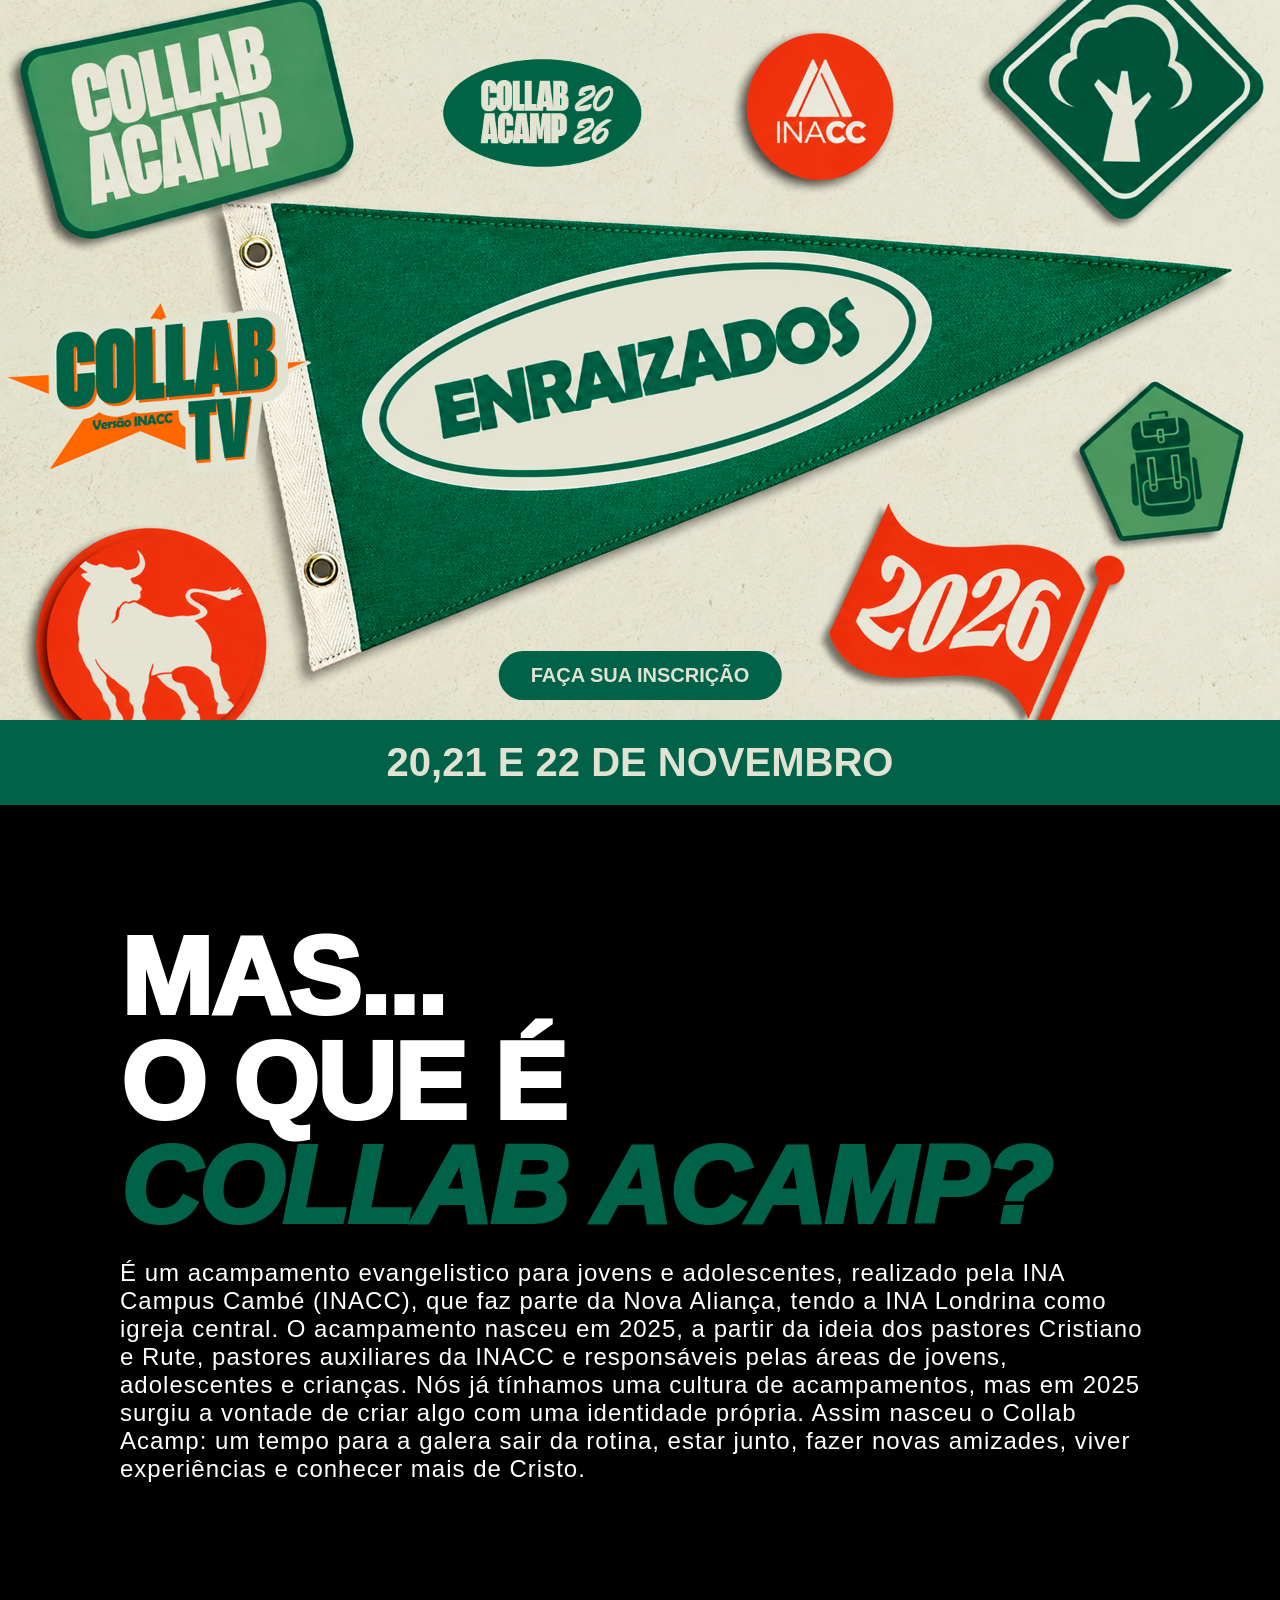
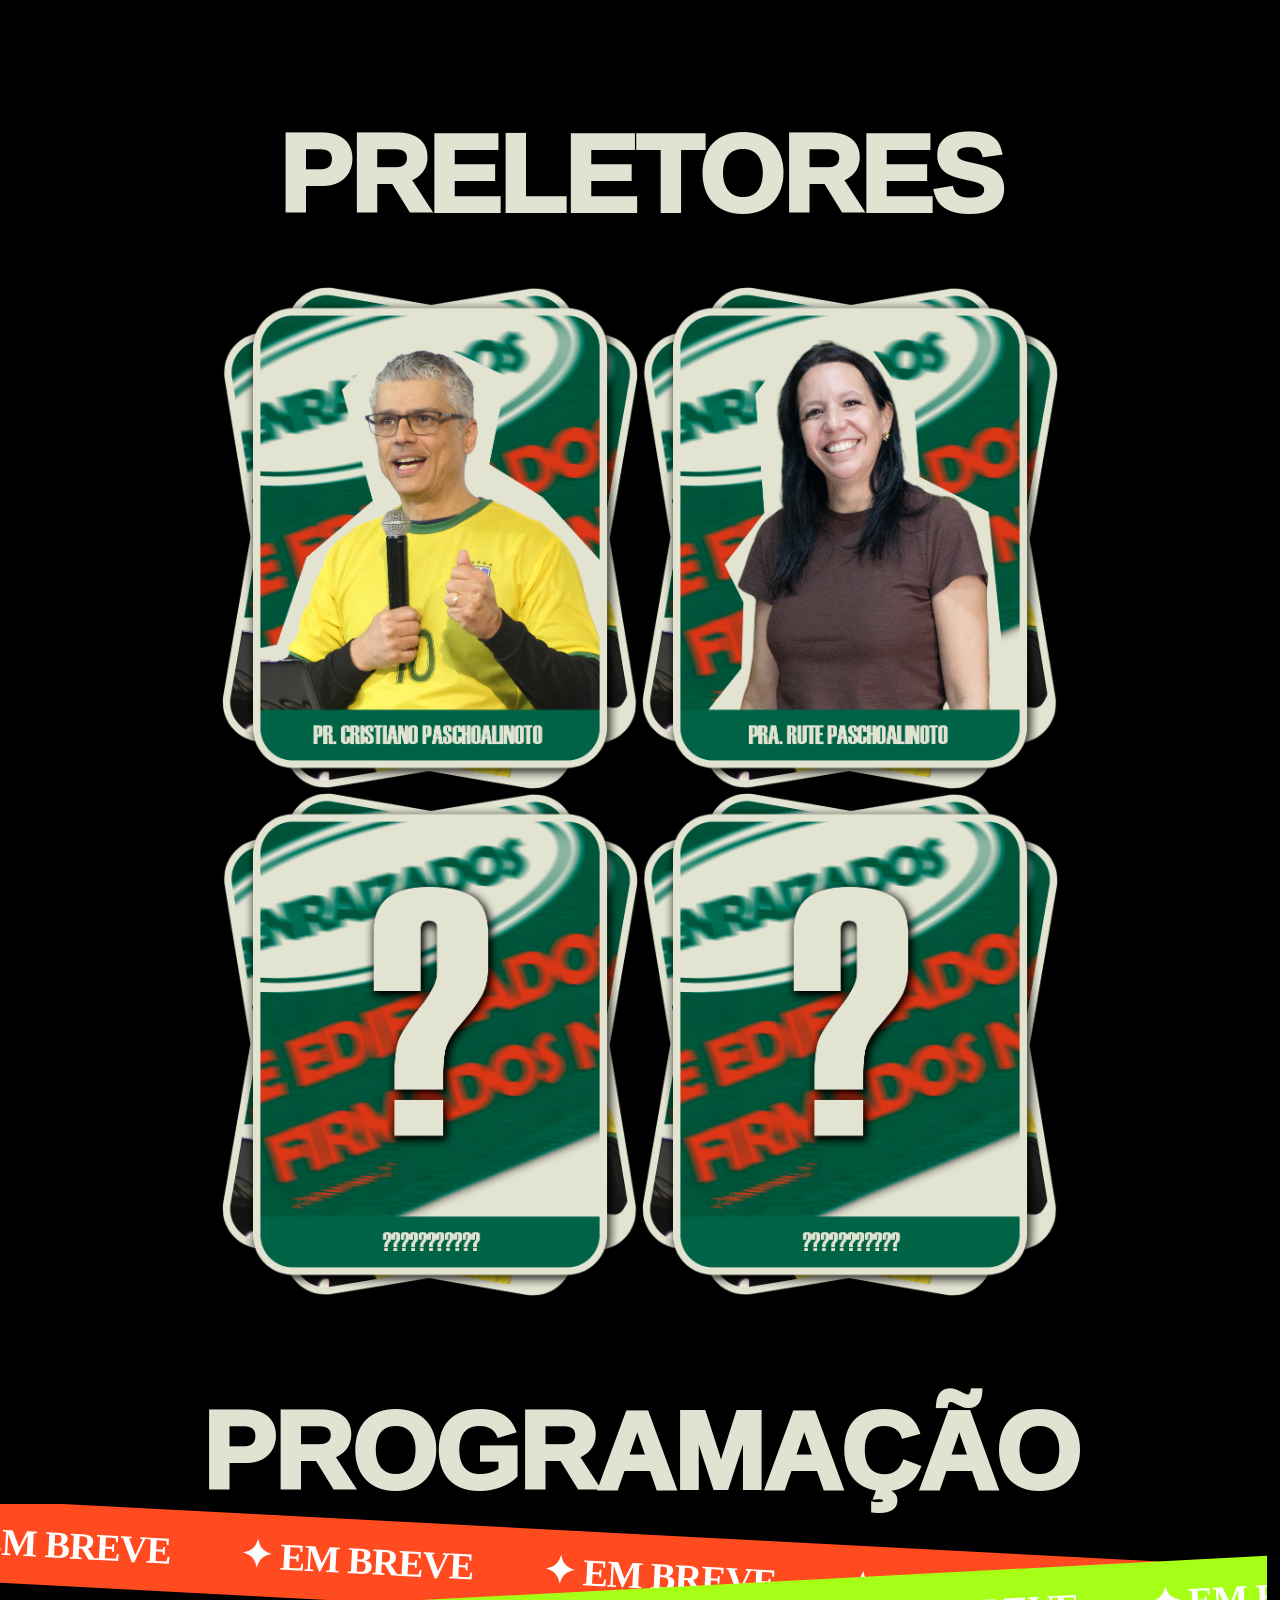
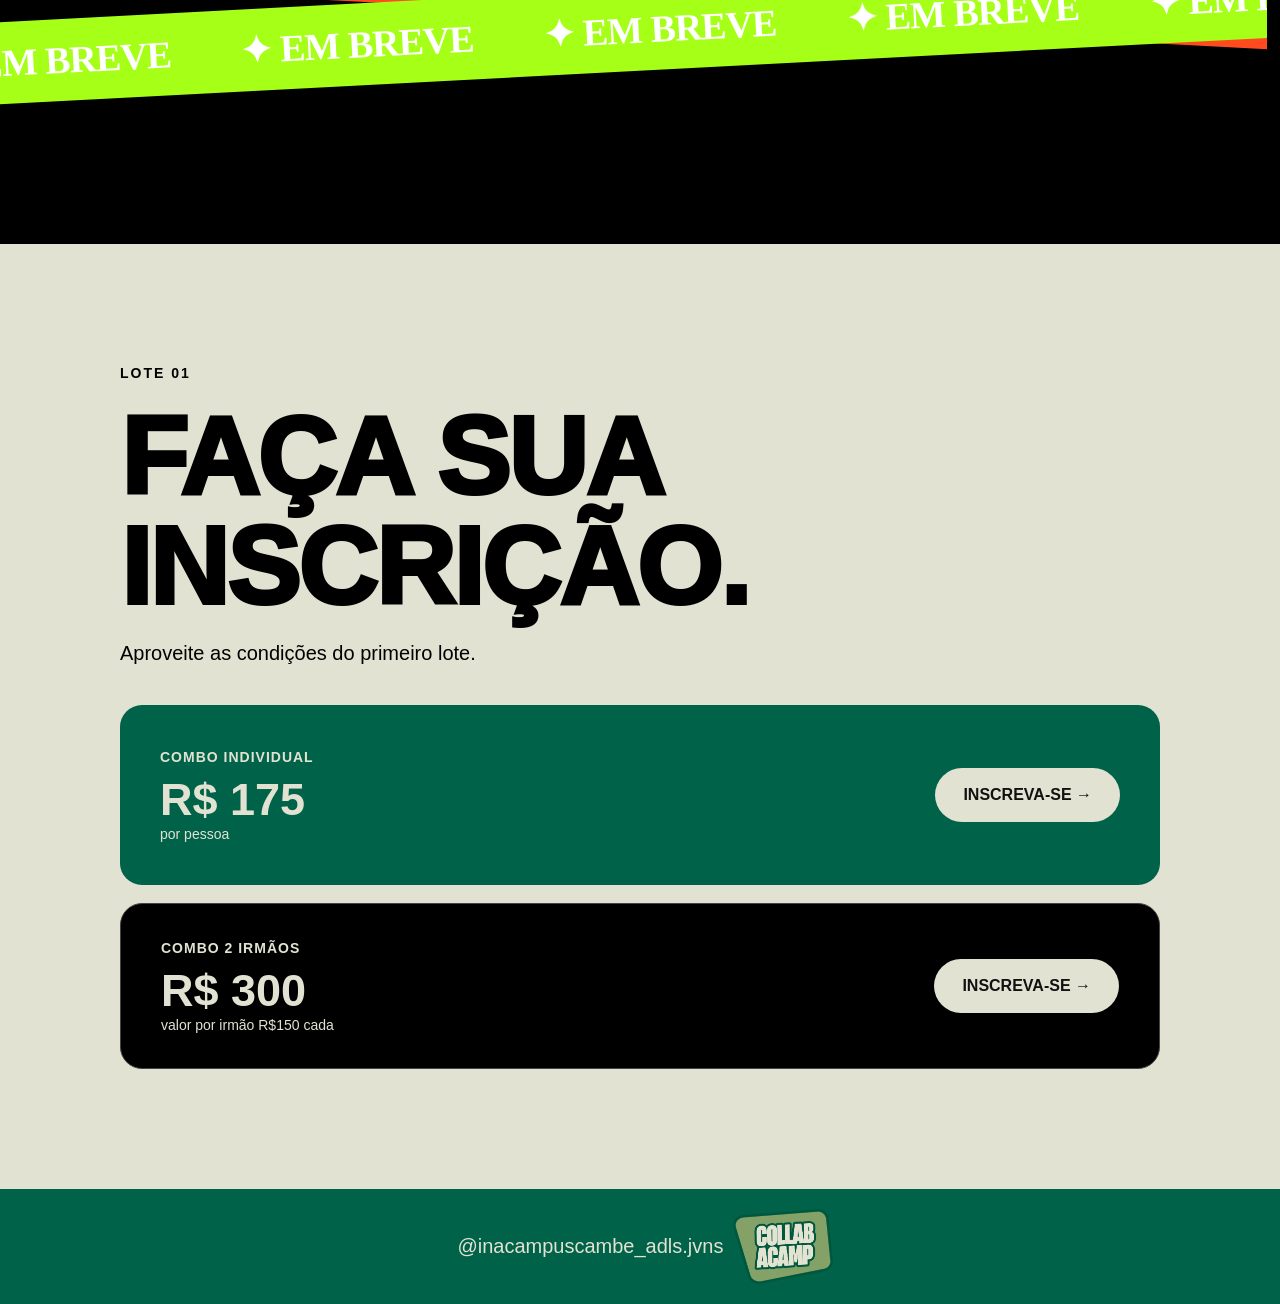
==== index.html @ ea75af3f "Add files via upload" ====
<!DOCTYPE html>
<html lang="pt-BR">
<head>
        <meta charset="UTF-8">
    <meta name="viewport" content="width=device-width, initial-scale=1.0">

    <title>COLLAB ACAMP 2026</title>

    <meta name="description" content="COLLAB ACAMP 2026 — Confira todas as informações, programação e novidades do acampamento.">
    <meta name="robots" content="index, follow">
    <link rel="canonical" href="https://collabacamp.online/">
    <link rel="stylesheet" href="style.css">
    <link rel="icon" type="imagegemlogo" href="favicon.png">
    <link rel = "img" href="img">
    <link rel="icon" type="image/png" href="COLLAB acamp.png">

    <!-- Compartilhamento no WhatsApp, Instagram, Facebook etc. -->
    <meta property="og:type" content="website">
    <meta property="og:url" content="https://collabacamp.online/">
    <meta property="og:title" content="COLLAB ACAMP 2026">
    <meta property="og:description" content="Confira todas as informações, programação e novidades do COLLAB ACAMP 2026.">
    <meta property="og:site_name" content="COLLAB ACAMP 2026">

    <!-- Nome preferido do site para mecanismos de busca -->
    <script type="application/ld+json">
    {
      "@context": "https://schema.org",
      "@type": "WebSite",
      "name": "COLLAB ACAMP 2026",
      "url": "https://collabacamp.online/"
    }
    </script>

</head>
<body>
    <header class="header">
        <div>
            <ul>
                <a href="#home">
                    <li>Inicio</li>
                </a>
                <a href="#pag-dois-oque-e">
                    <li>O que é?</li>
                </a>
                <a href="#pg-tres-progr">
                    <li>Programação</li>
                </a>
                <a href="#inscrição">
                    <li>Inscreva-se</li>
                </a>
                <a href=https://w.app/nyemnc>
                    <li>Dúvidas?</li>
                </a>
            </ul>
        </div>
    </header>

    <main>
        <section class="home" id ="home">
            <div class="capa-pag">

                <!-- CAPA PARA COMPUTADOR -->
                <img 
                    src="img/SITE COMPUTADOR.png"
                    alt="Collab 2026"
                    class="capa-img capa-computador"
                >

                <!-- CAPA PARA CELULAR -->
                <img 
                    src="img/SITE CELULAR.png"
                    alt="Collab 2026"
                    class="capa-img capa-celular"
                >

                <a href="#inscrição" class="faca-sua-inscricao">
                    FAÇA SUA INSCRIÇÃO
                </a>

            </div>
        </section>
        
        <div class = "data">
            20,21 e 22 de Novembro
        </div>
        
        <section class="pag-dois-oque-e" id = "pag-dois-oque-e">
                <h1 class="titulo-dois">
                Mas...<br>O que é <br>
                <span class = "detalhe-abertura">COLLAB ACAMp?</span></h1>
                <h2 class = "texto-dois">
                    É um acampamento evangelistico para jovens e adolescentes, realizado pela INA Campus Cambé (INACC), que faz parte da Nova Aliança, tendo a INA Londrina como igreja central.
                    O acampamento nasceu em 2025, a partir da ideia dos pastores Cristiano e Rute, pastores auxiliares da INACC e responsáveis pelas áreas de jovens, adolescentes e crianças.
                    Nós já tínhamos uma cultura de acampamentos, mas em 2025 surgiu a vontade de criar algo com uma identidade própria. Assim nasceu o Collab Acamp: um tempo para a galera sair da rotina, estar junto, fazer novas amizades, viver experiências e conhecer mais de Cristo.
                </h2>
        </section>
        
        <section class="pg-tres-progr" id = "pg-tres-progr">
            <h1 class="titulo-tres">
                Preletores
            </h1>
            <div class="cartas">
                <img src="img/CARTA_CRIS.png" class="carta-cris">
                <img src="img/CARTA_RUTE.png" class = carta-rute>
                <img src = "img/CARTA-EMBREVE.png" class = carta-embreve>
                <img src = "img/CARTA-EMBREVE.png" class = carta-embreve>
            </div>
            <h1 class="programacao">
                Programação
            </h1>
            <section class="breve-faixas">

                <div class="faixa faixa-laranja">
                    <div class="faixa-conteudo">
                        <span>✦ EM BREVE</span>
                        <span>✦ EM BREVE</span>
                        <span>✦ EM BREVE</span>
                        <span>✦ EM BREVE</span>
                        <span>✦ EM BREVE</span>
                        <span>✦ EM BREVE</span>
                        <span>✦ EM BREVE</span>
                        <span>✦ EM BREVE</span>

                        <span>✦ EM BREVE</span>
                        <span>✦ EM BREVE</span>
                        <span>✦ EM BREVE</span>
                        <span>✦ EM BREVE</span>
                        <span>✦ EM BREVE</span>
                        <span>✦ EM BREVE</span>
                        <span>✦ EM BREVE</span>
                        <span>✦ EM BREVE</span>
                    </div>
                </div>


                <div class="faixa faixa-roxa">
                    <div class="faixa-conteudo">
                        <span>✦ EM BREVE</span>
                        <span>✦ EM BREVE</span>
                        <span>✦ EM BREVE</span>
                        <span>✦ EM BREVE</span>
                        <span>✦ EM BREVE</span>
                        <span>✦ EM BREVE</span>
                        <span>✦ EM BREVE</span>
                        <span>✦ EM BREVE</span>

                        <span>✦ EM BREVE</span>
                        <span>✦ EM BREVE</span>
                        <span>✦ EM BREVE</span>
                        <span>✦ EM BREVE</span>
                        <span>✦ EM BREVE</span>
                        <span>✦ EM BREVE</span>
                        <span>✦ EM BREVE</span>
                        <span>✦ EM BREVE</span>
                    </div>
                </div>

            </section>
        </section>
            <section class="pag-quatro-ins" id = "inscrição">
                <div class="lote">
                    
                    <div class="titulo">
                        <span>LOTE 01</span>
                        <h2>Faça sua<br>inscrição.</h2>
                        <p>Aproveite as condições do primeiro lote.</p>
                    </div>

                    <div class="precos">

                        <div class="card individual">
                            <div>
                                <span>COMBO INDIVIDUAL</span>
                                <h3>R$ 175</h3>
                                <p>por pessoa</p>
                            </div>

                            <a href="https://forms.gle/rwwaAqakSWakV8b16">INSCREVA-SE →</a>
                        </div>

                        <div class="card irmao">
                            <div>
                                <span>COMBO 2 IRMÃOS</span>
                                <h3>R$ 300</h3>
                                <p>valor por irmão R$150 cada</p>
                            </div>

                            <a href="https://forms.gle/xVqTQZNCEF3sdt3U8">INSCREVA-SE →</a>
                        </div>

                    </div>
                </div>
            </section>
            <section>
                <div class = rodape>
                    <h1 class = duvidas>
                    </h1>
                    <a href = "https://www.instagram.com/inacampuscambe_adls.jvns/" class = instagram>
                            @inacampuscambe_adls.jvns
                    </a>
                    <img src="img/COLLAB acamp.png" class="imagem-rodape">
                </div>
                
            </section>
    </main>
        
    <script src="script.js"></script>
</body>
</html>
---- style.css ----
*{
    margin: 0;
    padding: 0;
    box-sizing: border-box;
    text-decoration: none;
    
}
html {
    -webkit-text-size-adjust: 100%;
    text-size-adjust: 100%;
    scroll-behavior: smooth;
}

.capa-pag{
    position: relative;
    width: 100%;
}
.capa-img {
    width: 100%;
    height: auto;
    display: block;
}

.faca-sua-inscricao {
    position: absolute;
    bottom: 20px;
    left: 50%;
    transform: translateX(-50%);

    font-family: "Poppins", sans-serif;
    background-color: #006349;
    color: #e2e2d2;
    padding: 0.8rem 2rem;
    border-radius: 100px;
    text-decoration: none;
    font-size: 20px;
    font-weight: 800;
    text-align: center;
}
.header {
    margin:auto;
    color:#e2e2d2;
    position: fixed;
    top: 0;
    width: 100%;
}

ul {
    display: flex;
    gap: 100px;
    align-items: center;
    justify-content: center;
    background-color: #006349;
    padding: 20px;
}

li {
    color: #e2e2d2;
    background-color: #006349;
    text-transform: uppercase;
    font-family: "Poppins", sans-serif;
    list-style: none;
    font-weight: 800;

}

.titulo-dois {
    font-family: "Heading Now Trial", sans-serif;
    font-weight: 1000;
    text-align:start;
    font-size: 110px;
    letter-spacing: -2px;
    line-height: 0.95;
    color: #fff;
    text-transform: uppercase;
}
.pag-dois-oque-e{
    padding: 120px;
    background-color: rgb(0, 0, 0);
}
.detalhe-abertura{
    color: #006349;
    background: none;
    font-style: italic;
}
.texto-dois{
    color:#fff;
    font-family: "Poppins", sans-serif;
    list-style: none;
    margin-top: 20px;
    font-weight: normal;
    letter-spacing: 1px;
}
.pg-tres-progr{
    padding: 120px;
    background-color:#000000;
}
.titulo-tres{
    font-family: "Heading Now Trial", sans-serif;
    font-weight: 1000;
    text-align: center;
    font-size: 110px;
    letter-spacing: -2px;
    text-transform: uppercase;
    line-height: 0.95;
    color:#e2e2d2;
}

.cartas{
    text-align: center;
    margin-top: 60px;
}
.carta-cris{
    width: 40%;
}
.carta-rute{
    width: 40%;
}
.carta-embreve{
    width: 40%;
}
.programacao{
    margin-top: 100px;
    font-family: "Heading Now Trial", sans-serif;
    font-weight: 1000;
    text-align: center;
    font-size: 110px;
    letter-spacing: -2px;
    text-transform: uppercase;
    line-height: 0.95;
    color:#e2e2d2;
}

.data{
    background-color: #006349;
    color:#e2e2d2;
    padding: 20px;
    text-align: center; 
    text-transform: uppercase;
    font-family: "Poppins", sans-serif;
    list-style: none;
    font-weight: 800;
    font-size: 40px;
    position: relative;
}
.pag-quatro-ins{
    padding: 120px;
    background-color:#e2e2d2;
  
}

.titulo span {
    font-size: 14px;
    font-weight: bold;
    letter-spacing: 2px;
    color: #000000;
    font-family: "Poppins", sans-serif;
}

.titulo h2 {
    font-size: 110px;
    line-height: 1;
    margin: 20px 0;
    font-weight: 800;
    color: #000000;
    font-family: "Heading Now Trial", sans-serif;
    font-weight: 1000;
    text-transform: uppercase;
    letter-spacing: -2px;
    
}

.titulo p {
    font-size: 20px;
    margin-bottom: 40px;
    color: #000000;
    font-family: "Poppins", sans-serif;
}

.precos {
    display: flex;
    flex-direction: column;
    gap: 18px;
    font-family: "Poppins", sans-serif;
}

.card {
    display: flex;
    align-items: center;
    justify-content: space-between;
    border-radius: 22px;
    padding: 35px 40px;
    
}

.card span {
    font-size: 14px;
    font-weight: bold;
    letter-spacing: 1px;
    color:#e2e2d2;
}

.card h3 {
    font-size: 45px;
    margin: 8px 0 0;
    color:#e2e2d2;
}

.card p {
    font-size: 14px;
    color:#e2e2d2;
}

.individual {
    background:#006349;
    min-height: 180px;
}

.irmao {
    background: #000000;
    border: 1px solid #444;
    min-height: 130px;
}

.card a {
    background: #e2e2d2;
    color: #111;
    text-decoration: none;
    font-weight: bold;
    padding: 18px 28px;
    border-radius: 40px;
}

.rodape{
    background-color:#006349;
    padding: 20px;
    display: flex;
    justify-content: center;
    align-items: center;
    gap: 10px;
}

.instagram{
    color:#e2e2d2;
    font-size: 20px;
    font-family: "Poppins", sans-serif;
    
}
.imagem-rodape{
  width: 8%;
}
/* ==============================
   FAIXAS EM BREVE
================================ */

.breve-faixas {
    position: relative;
    width: 99vw;
    margin-left: calc(50% - 50vw);
    height: 220px;
    overflow: hidden;
    background: transparent;
}

.faixa {
    position: absolute;
    width: 110%;
    left: -5%;
    padding: 22px 0;
    overflow: hidden;
    white-space: nowrap;
}

.faixa-laranja {
    top: 30px;

    background: #ff4b1f;

    transform: rotate(3deg);

    z-index: 1;
}

.faixa-roxa {
    top: 85px;
    background:#a6ff17;
    transform: rotate(-3deg);
    z-index: 2;
}

.faixa-conteudo {
    display: flex;
    width: max-content;
    align-items: center;
    animation: passar-faixa 18s linear infinite;
}

.faixa-conteudo span {
    flex-shrink: 0;
    margin-right: 70px;
    color: #fff;
    font-size: 38px;
    font-weight: 800;
    line-height: 1;
    letter-spacing: -1px;
}

@keyframes passar-faixa {

    from {
        transform: translateX(0);
    }

    to {
        transform: translateX(-50%);
    }

}

/* =========================================
   RESPONSIVIDADE PARA CELULAR
   ANDROID E IPHONE
   COLE NO FINAL DO SEU CSS
========================================= */


@media (max-width: 768px) {

    /* =====================================
       HEADER ORIGINAL - SEM ALTERAR HTML
    ===================================== */

    .header {
        width: 100%;
        position: fixed;
        top: 0;
        left: 0;
        z-index: 1000;
    }

    ul {
        width: 100%;
        display: flex;
        gap: 15px;
        justify-content: center;
        align-items: center;
        flex-wrap: wrap;
        padding: 15px 10px;
    }

    li {
        font-size: 11px;
        white-space: nowrap;
    }


    /* =====================================
       CAPA
    ===================================== */

    .capa-pag {
        width: 100%;
        position: relative;
        overflow: hidden;
    }

    .capa-img {
        width: 100%;
        height: auto;
        display: block;
    }

    .faca-sua-inscricao {
        width: auto;
        max-width: 85%;
        bottom: 15px;

        padding: 12px 20px;

        font-size: 14px;

        white-space: nowrap;
    }


    /* =====================================
       DATA
    ===================================== */

    .data {
        width: 100%;
        padding: 18px 15px;

        font-size: 20px;

        line-height: 1.3;

        text-align: center;
    }


    /* =====================================
       PÁGINA O QUE É
    ===================================== */

    .pag-dois-oque-e {
        padding: 70px 25px;
    }

    .titulo-dois {
        font-size: clamp(48px, 14vw, 70px);

        letter-spacing: -1px;

        line-height: 0.9;
    }

    .texto-dois {
        margin-top: 25px;

        font-size: 16px;

        line-height: 1.6;

        letter-spacing: 0;
    }


    /* =====================================
       PRELETORES
    ===================================== */

    .pg-tres-progr {
        padding: 70px 20px;
    }

    .titulo-tres {
        font-size: clamp(50px, 14vw, 70px);

        line-height: 0.9;
    }

    .cartas {
        display: flex;

        flex-direction: column;

        align-items: center;

        gap: 15px;

        margin-top: 40px;
    }

    .carta-cris,
    .carta-rute,
    .carta-embreve {
        width: 100%;

        max-width: 450px;

        display: block;
    }


    /* =====================================
       PROGRAMAÇÃO
    ===================================== */

    @media (max-width: 768px) {

    .programacao {

        margin-top: 70px;

        font-size: clamp(35px, 12vw, 55px);

        line-height: 0.9;

        max-width: 100%;

        overflow-wrap: break-word;

        text-align: center;

    }

}


    /* =====================================
       FAIXAS EM BREVE
    ===================================== */

    .breve-faixas {
        position: relative;

        width: 100%;

        max-width: 100%;

        margin-left: 0;

        height: 150px;

        overflow: hidden;
    }
    .faixa {
    width: 110%;

    left: -5%;

    overflow: hidden;
}   

    .faixa-laranja {
        top: 25px;
    }

    .faixa-roxa {
        top: 70px;
    }

    .faixa-conteudo span {
        font-size: 23px;

        margin-right: 40px;
    }


    /* =====================================
       INSCRIÇÕES
    ===================================== */

    .pag-quatro-ins {
        padding: 70px 20px;
    }

    .titulo h2 {
        font-size: clamp(55px, 16vw, 75px);

        line-height: 0.9;
    }

    .titulo p {
        font-size: 16px;

        line-height: 1.5;
    }

    .precos {
        width: 100%;
    }

    .card {
        flex-direction: column;

        align-items: flex-start;

        gap: 25px;

        padding: 30px 25px;
    }

    .card h3 {
        font-size: 38px;
    }

    .card a {
        width: 100%;

        text-align: center;

        padding: 16px 20px;
    }


    /* =====================================
       RODAPÉ
    ===================================== */

    .rodape {
        flex-direction: column;

        padding: 25px 15px;

        text-align: center;
    }

    .instagram {
        font-size: 14px;

        word-break: break-word;
    }

    .imagem-rodape {
        width: 35%;
    }

}



/* =========================================
   CELULARES MENORES
   EX: IPHONE SE / TELAS PEQUENAS
========================================= */

@media (max-width: 400px) {

    ul {
        gap: 10px;
    }

    li {
        font-size: 10px;
    }

    .pag-dois-oque-e {
        padding: 60px 20px;
    }

    .pg-tres-progr {
        padding: 60px 15px;
    }

    .pag-quatro-ins {
        padding: 60px 15px;
    }

    .faca-sua-inscricao {
        font-size: 12px;

        padding: 11px 16px;
    }

    .data {
        font-size: 17px;
    }

    .card {
        padding: 25px 20px;
    }

    .card h3 {
        font-size: 32px;
    }

}
.capa-computador {
    display: block;
}

.capa-celular {
    display: none;
}


/* CELULAR E TABLET */
@media screen and (max-width: 900px) {

    /* Esconde a arte de computador */
    .capa-computador {
        display: none !important;
    }

    /* Mostra a arte de celular */
    .capa-celular {
        display: block !important;
        width: 100%;
        height: auto;
    }

}
/* =========================================
   CORREÇÃO DE VAZAMENTO HORIZONTAL MOBILE
========================================= */

html,
body {
    width: 100%;
    max-width: 100%;
    overflow-x: hidden;
}


/* =========================================
   CORREÇÃO DA PROGRAMAÇÃO NO CELULAR
========================================= */

@media (max-width: 768px) {

    .pg-tres-progr {
        width: 100%;
        max-width: 100%;
        overflow: hidden;
        padding: 70px 20px;
    }


    .programacao {
        margin-top: 70px;

        /* TAMANHO CORRIGIDO PARA CELULAR */
        font-size: clamp(28px, 9vw, 42px);

        line-height: 0.9;

        letter-spacing: -1px;

        text-align: center;

        width: 100%;

        max-width: 100%;

        white-space: nowrap;

        overflow: hidden;
    }

}
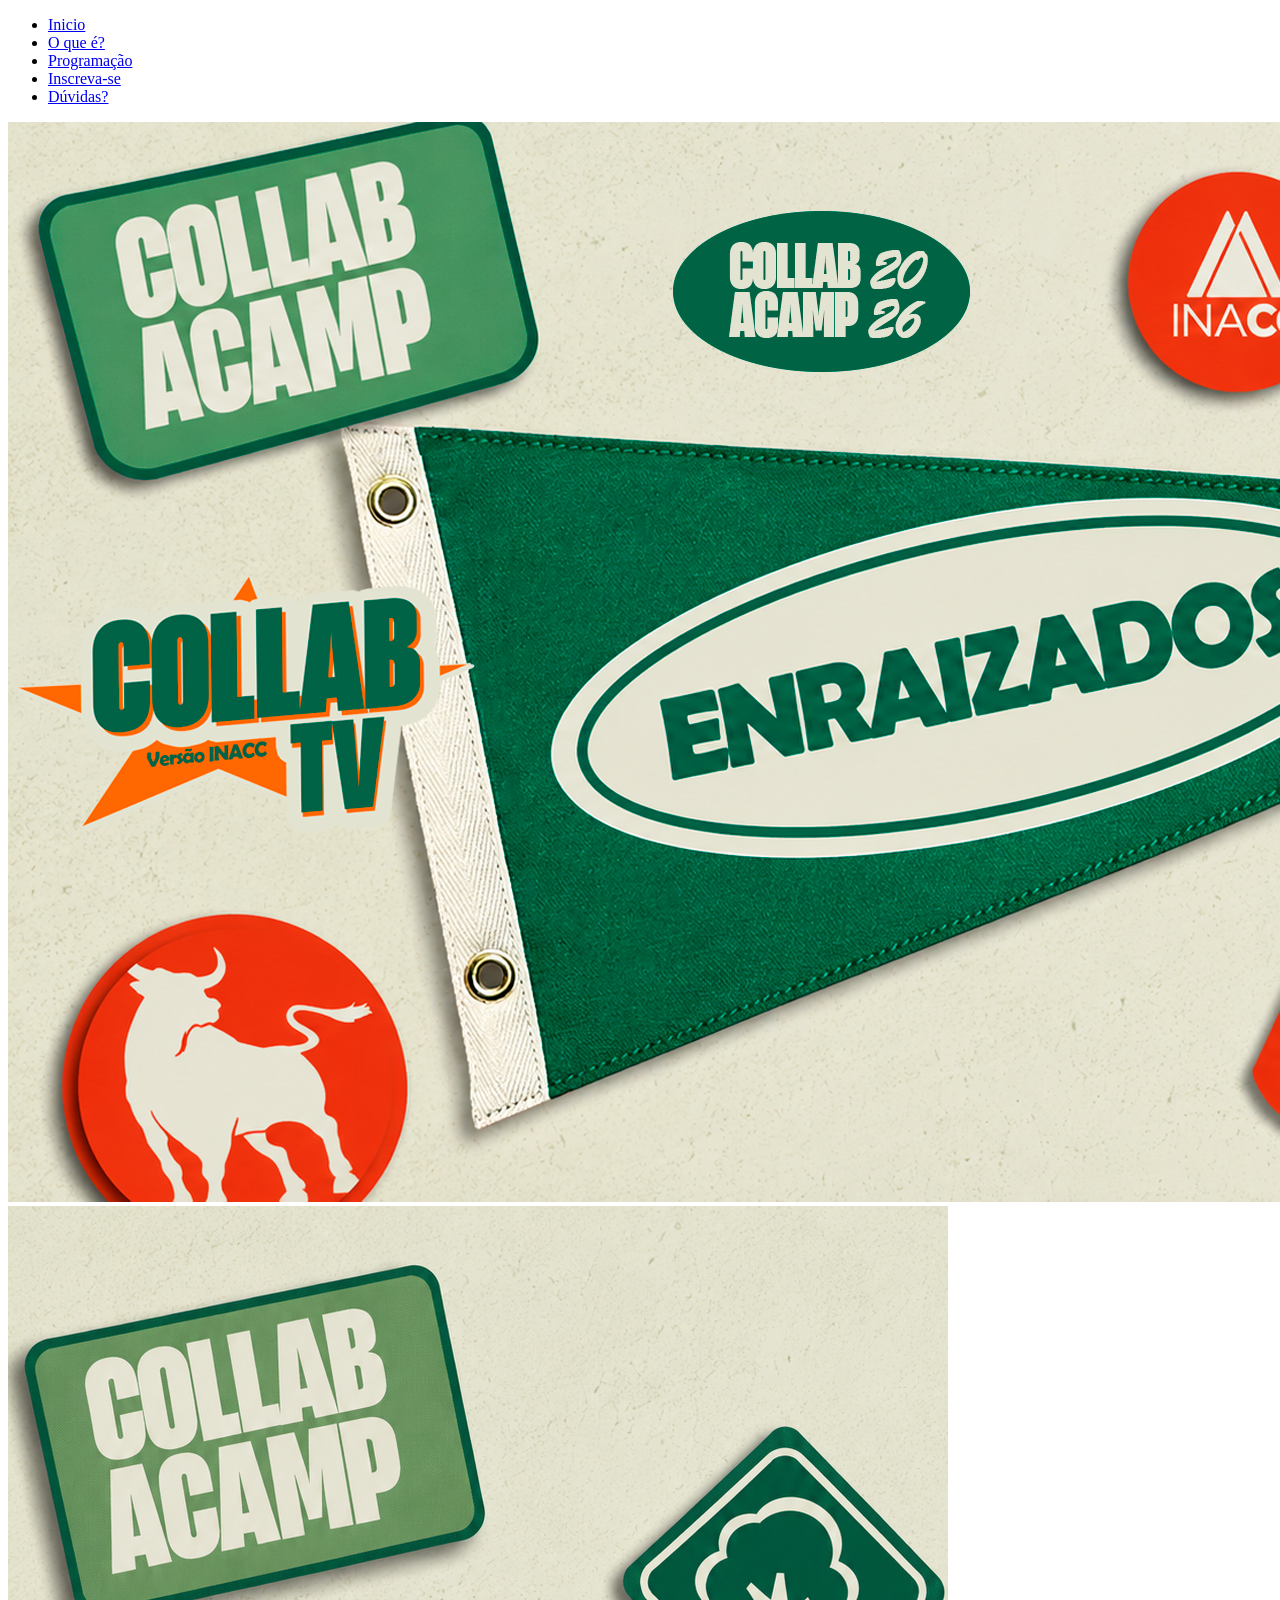
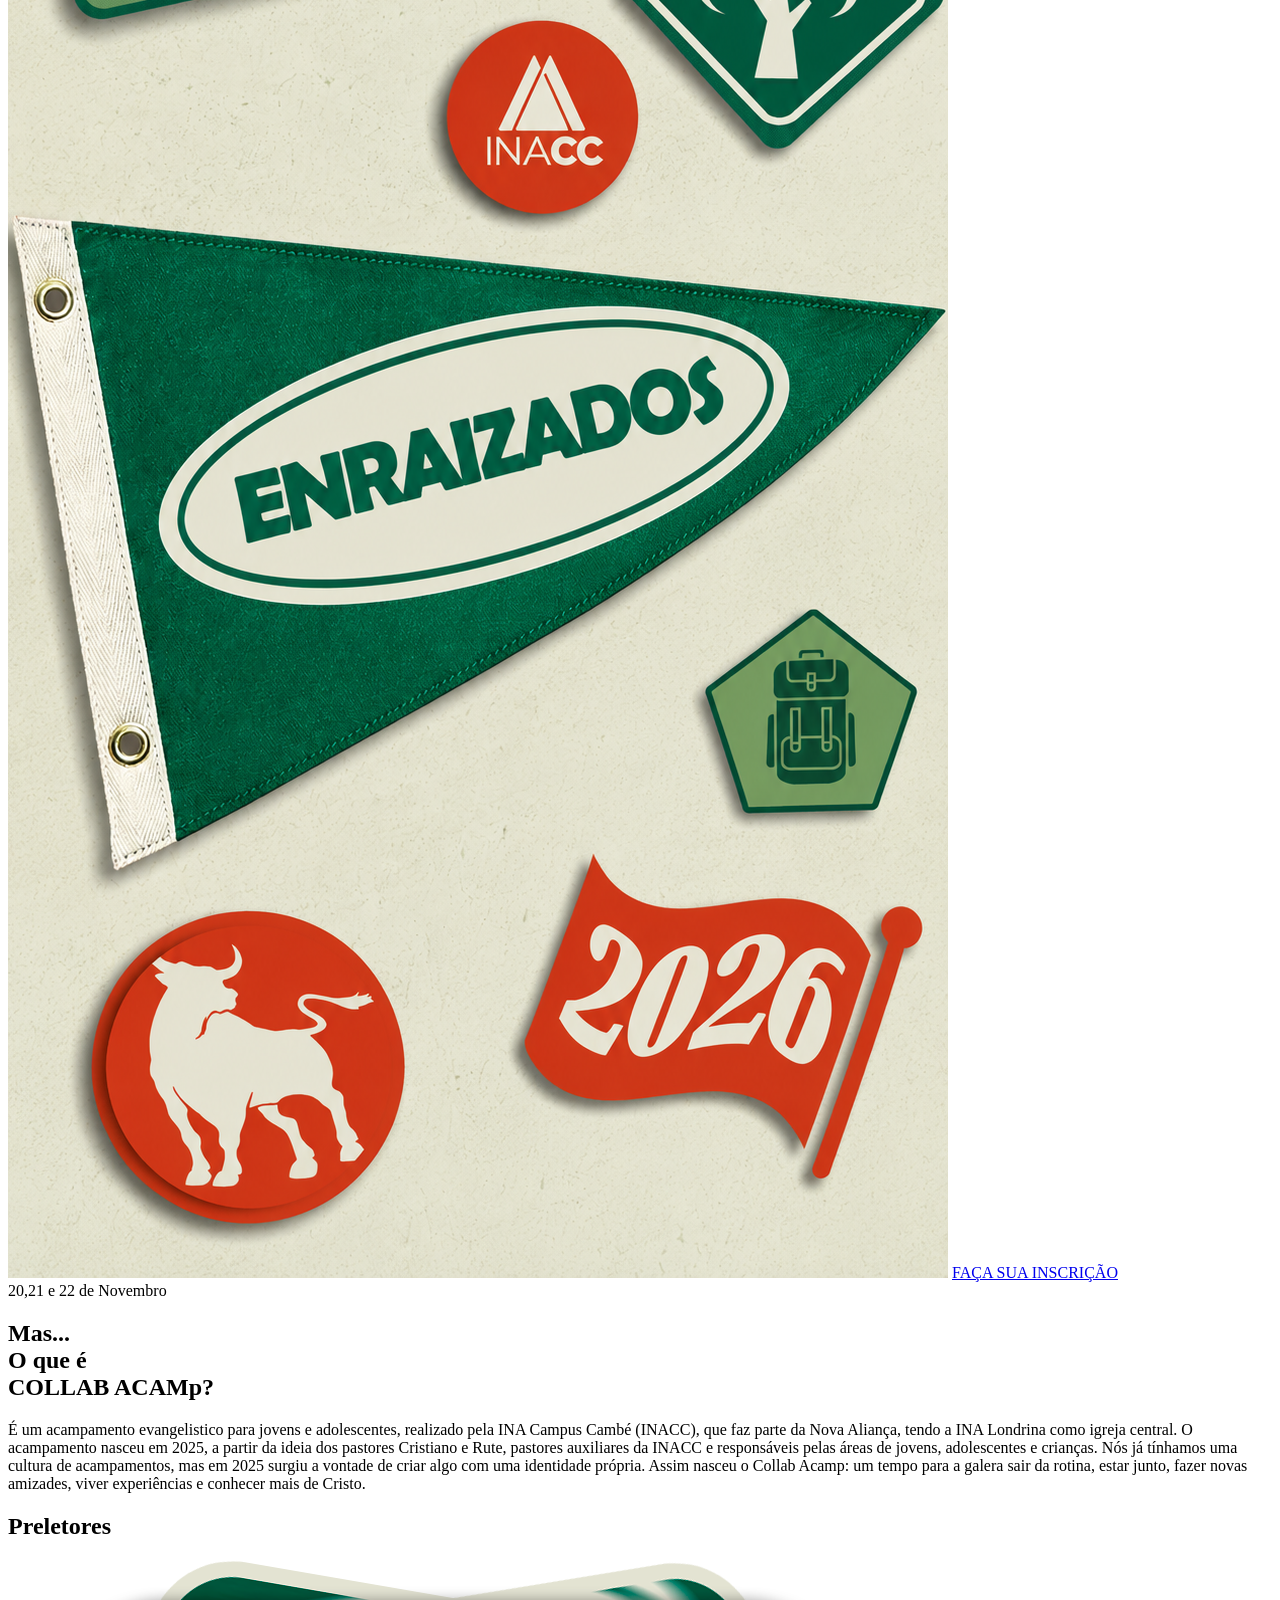
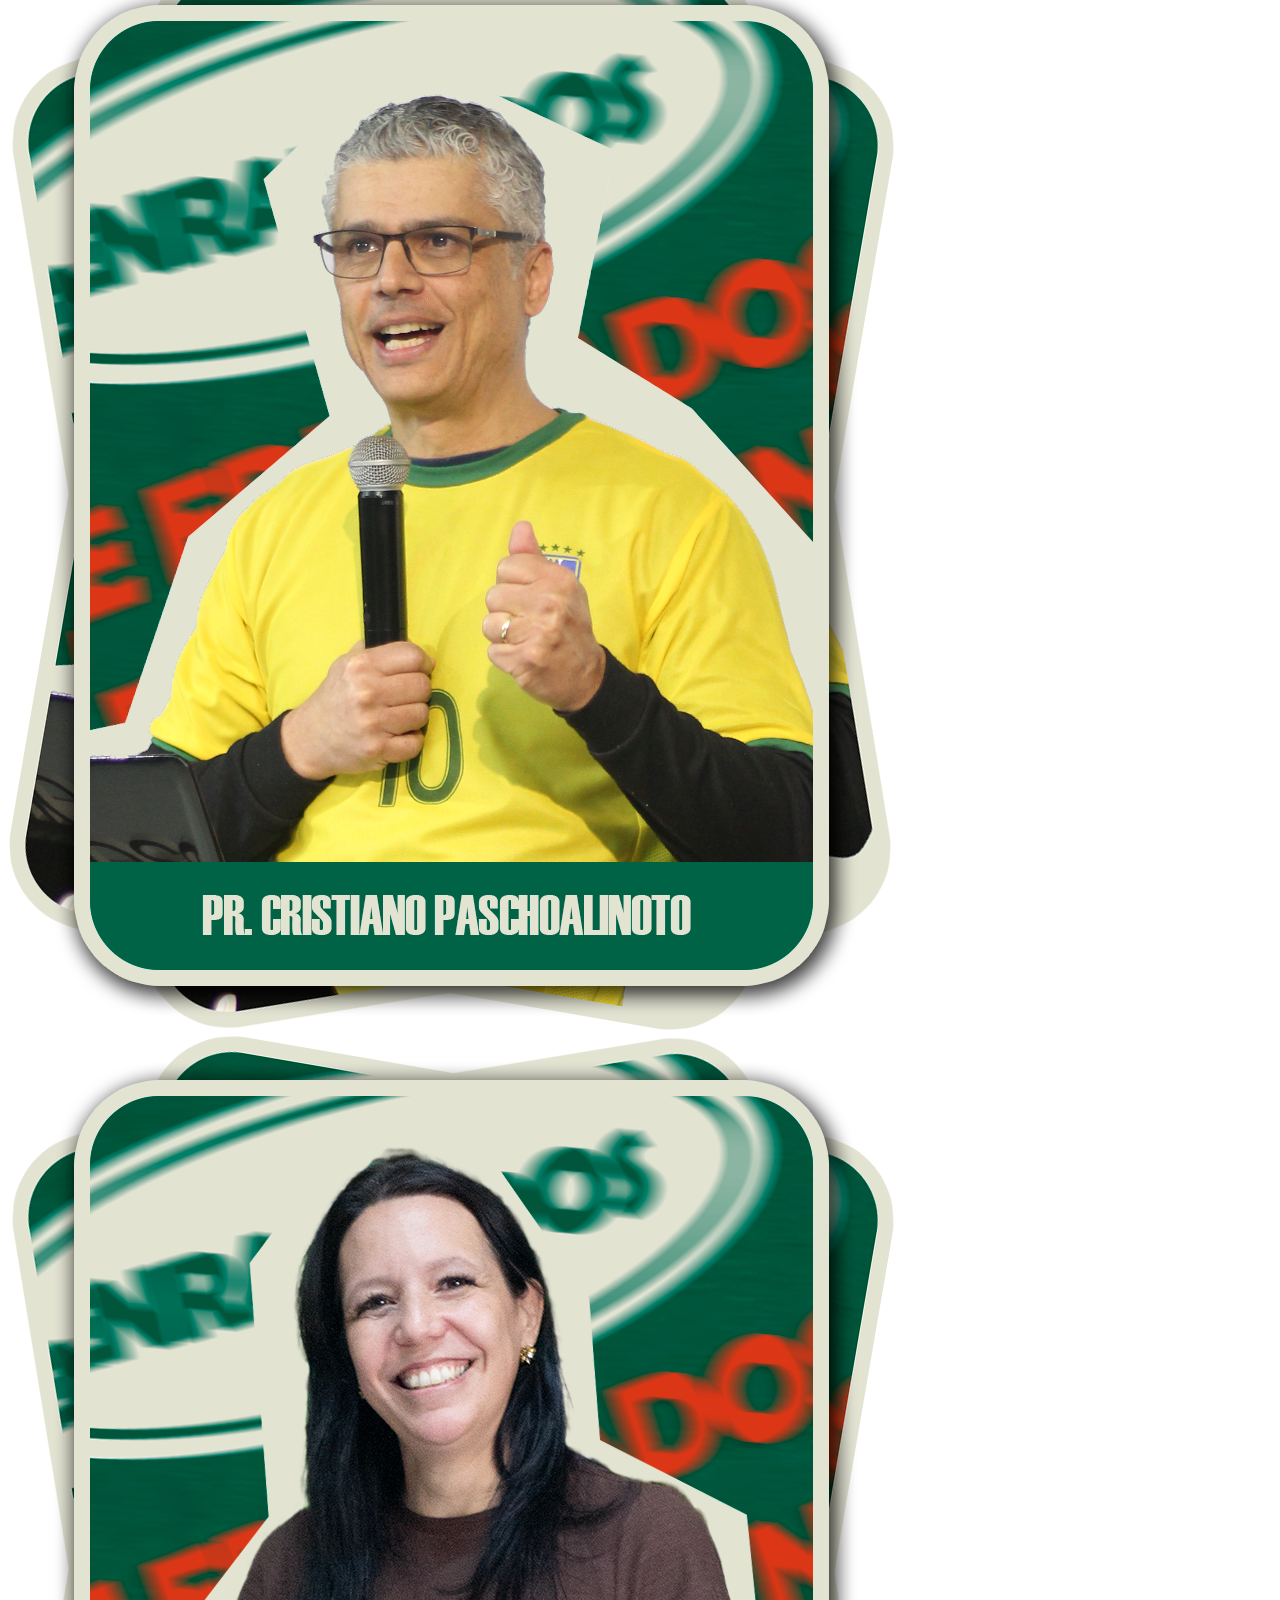
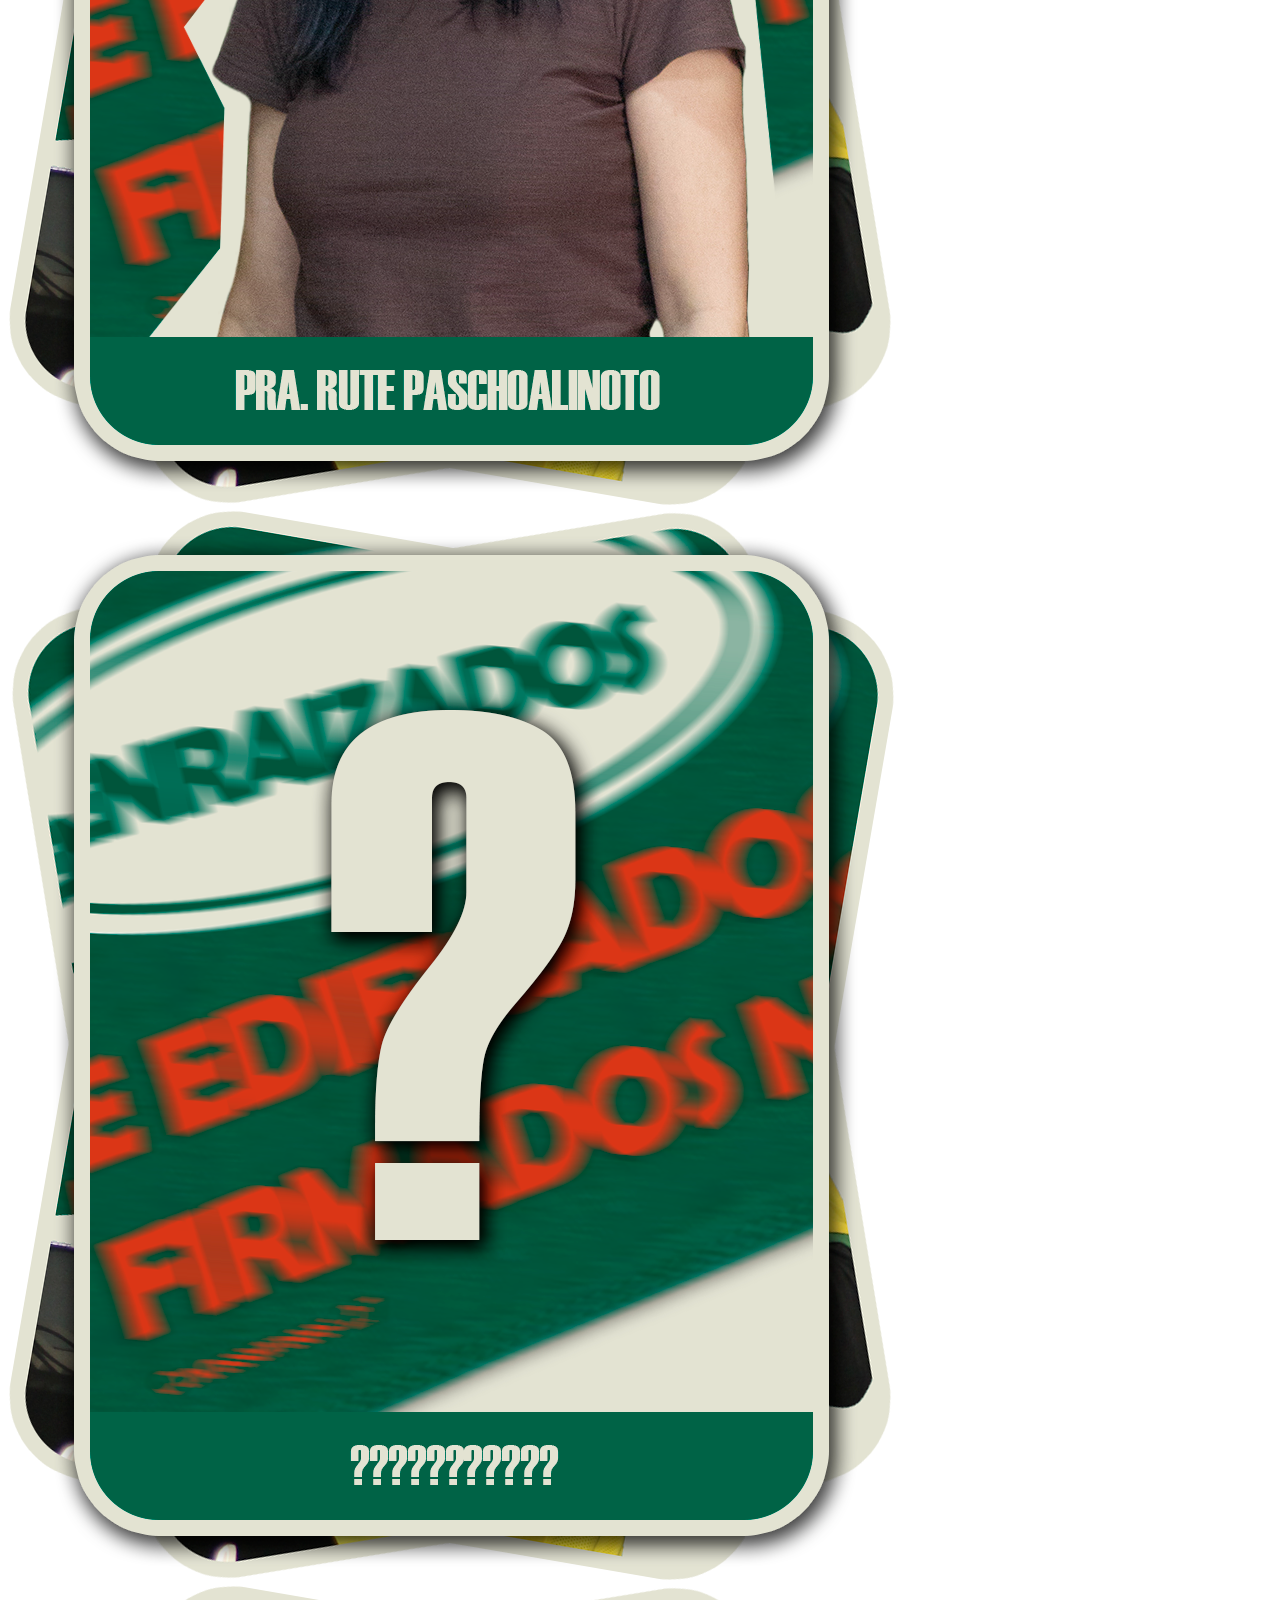
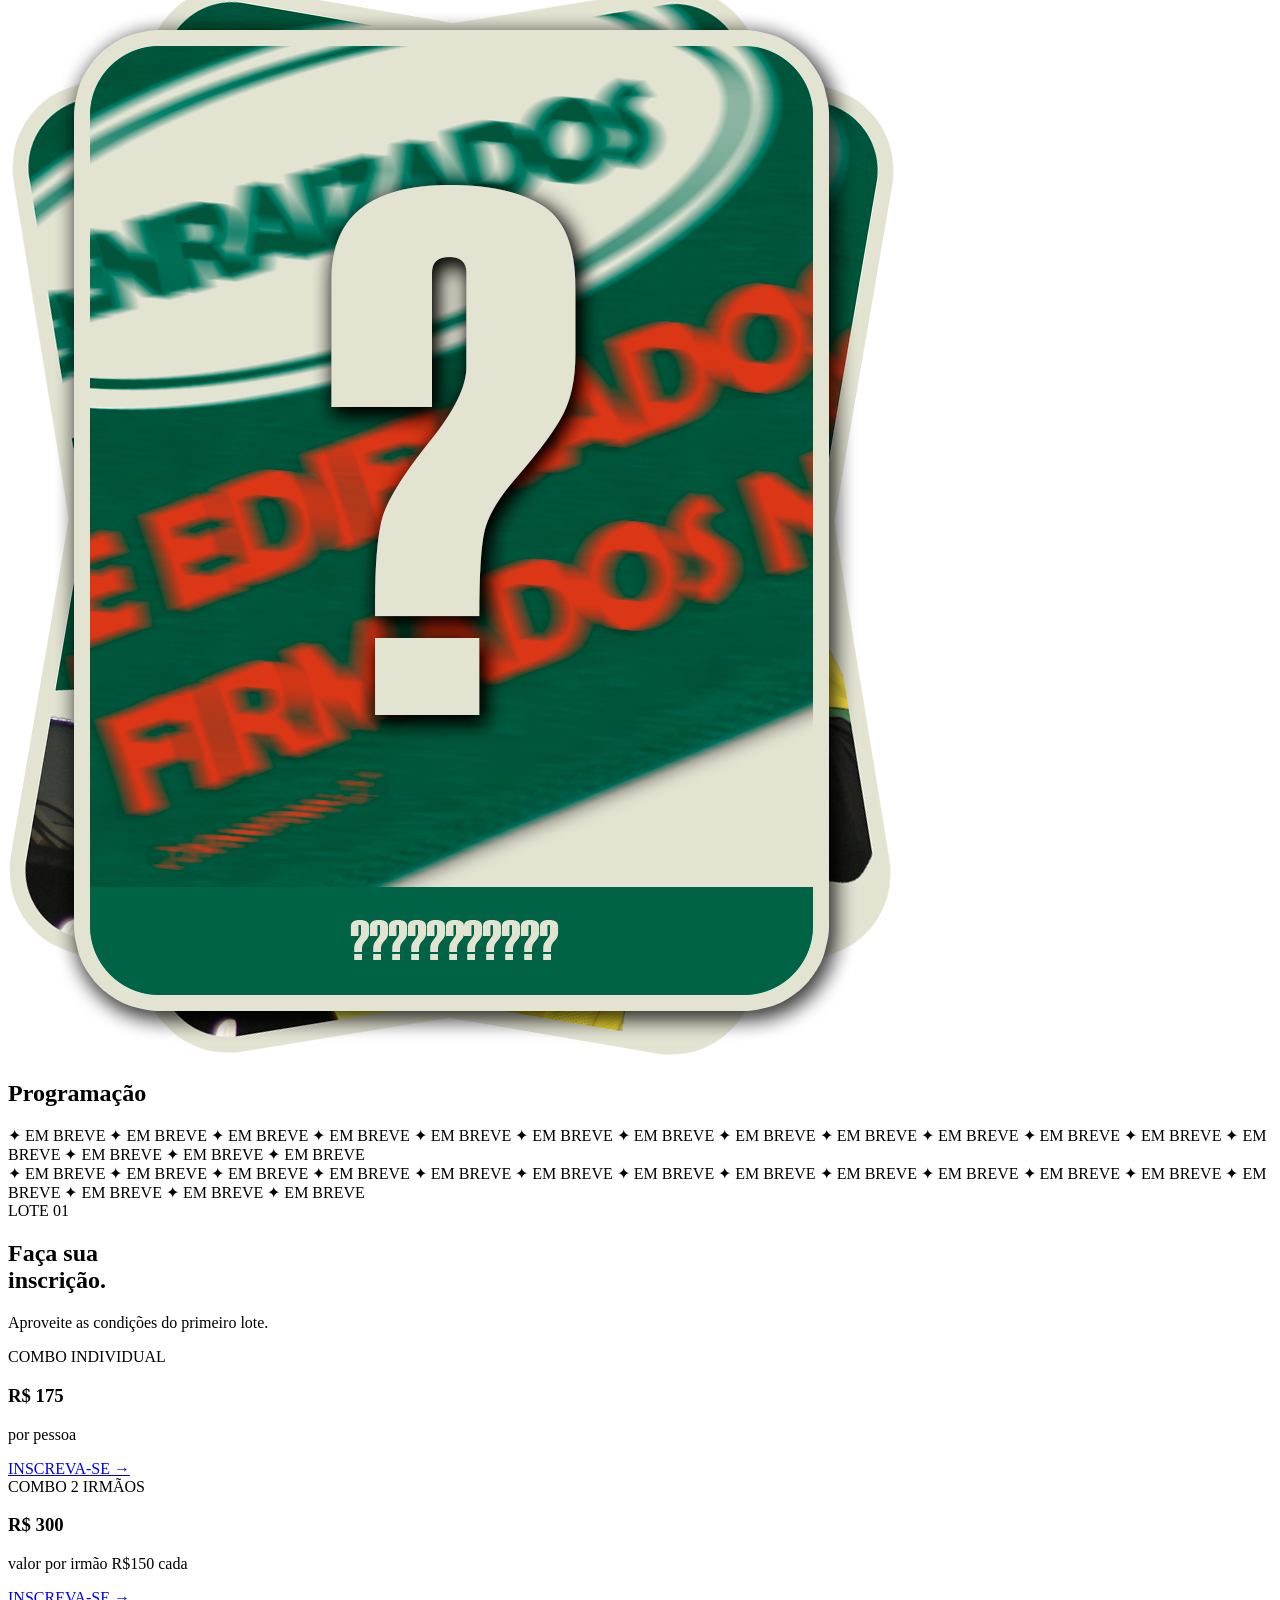
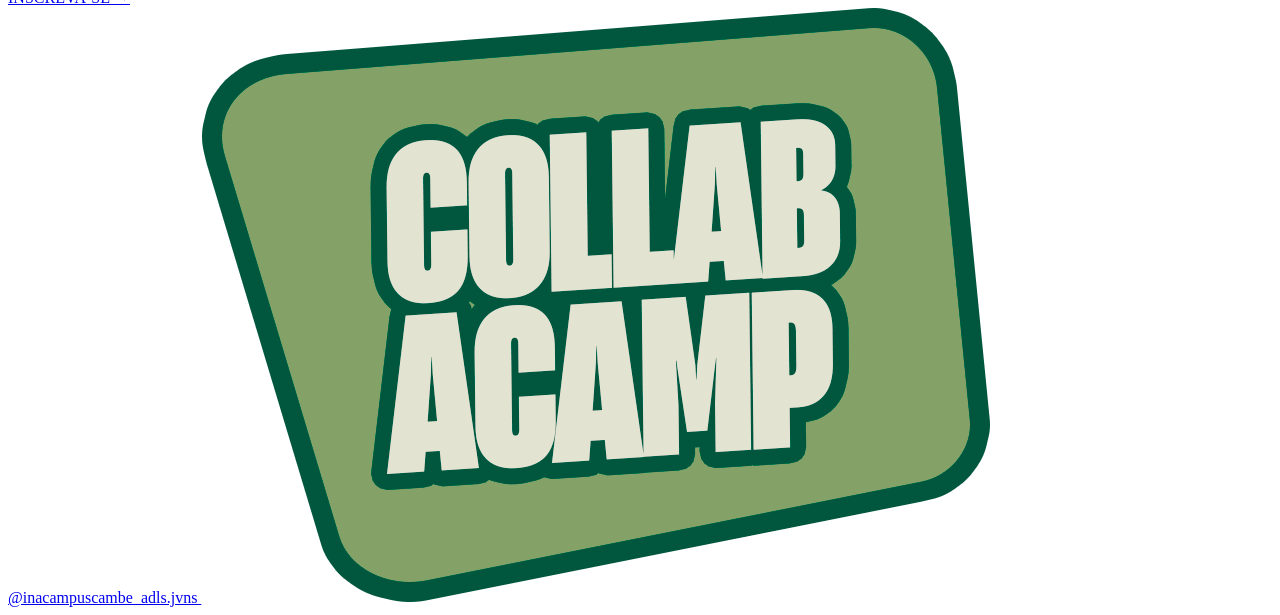
==== commit 85e68c93: "Primeiro commit Realizando o primeiro commit do meu site e criando rotina de versião" ====
--- a/index.html
+++ b/index.html
@@ -1,17 +1,14 @@
 <!DOCTYPE html>
 <html lang="pt-BR">
 <head>
-        <meta charset="UTF-8">
+    <meta charset="UTF-8">
     <meta name="viewport" content="width=device-width, initial-scale=1.0">
-
     <title>COLLAB ACAMP 2026</title>
-
     <meta name="description" content="COLLAB ACAMP 2026 — Confira todas as informações, programação e novidades do acampamento.">
     <meta name="robots" content="index, follow">
     <link rel="canonical" href="https://collabacamp.online/">
-    <link rel="stylesheet" href="style.css">
-    <link rel="icon" type="imagegemlogo" href="favicon.png">
-    <link rel = "img" href="img">
+    <link rel="stylesheet" href="/COLLABACAMP/css/index.css">
+    <link rel="stylesheet" href="/COLLABACAMP/css/global.css">
     <link rel="icon" type="image/png" href="COLLAB acamp.png">
 
     <!-- Compartilhamento no WhatsApp, Instagram, Facebook etc. -->
@@ -36,21 +33,31 @@
     <header class="header">
         <div>
             <ul>
-                <a href="#home">
-                    <li>Inicio</li>
-                </a>
-                <a href="#pag-dois-oque-e">
-                    <li>O que é?</li>
-                </a>
-                <a href="#pg-tres-progr">
-                    <li>Programação</li>
-                </a>
-                <a href="#inscrição">
-                    <li>Inscreva-se</li>
-                </a>
-                <a href=https://w.app/nyemnc>
-                    <li>Dúvidas?</li>
-                </a>
+                <li>
+                    <a href="#home">
+                    Inicio
+                    </a>
+                </li>
+                <li>
+                    <a href="#pag-dois-oque-e">
+                    O que é?
+                    </a>
+                </li>
+                <li>
+                    <a href="#pg-tres-progr">
+                    Programação
+                    </a>
+                </li>
+                <li>
+                    <a href="#inscricao">
+                    Inscreva-se
+                    </a>
+                </li>
+                <li>
+                    <a href="https://w.app/nyemnc">
+                    Dúvidas?
+                    </a>
+                </li>
             </ul>
         </div>
     </header>
@@ -58,25 +65,11 @@
     <main>
         <section class="home" id ="home">
             <div class="capa-pag">
-
-                <!-- CAPA PARA COMPUTADOR -->
-                <img 
-                    src="img/SITE COMPUTADOR.png"
-                    alt="Collab 2026"
-                    class="capa-img capa-computador"
-                >
-
-                <!-- CAPA PARA CELULAR -->
-                <img 
-                    src="img/SITE CELULAR.png"
-                    alt="Collab 2026"
-                    class="capa-img capa-celular"
-                >
-
-                <a href="#inscrição" class="faca-sua-inscricao">
+                <img src="img/SITE COMPUTADOR.png" alt="Collab 2026" class="capa-img capa-computador">
+                <img src="img/SITE CELULAR.png" alt="Collab 2026" class="capa-img capa-celular">
+                <a href="#inscricao" class="faca-sua-inscricao">
                     FAÇA SUA INSCRIÇÃO
                 </a>
-
             </div>
         </section>
         
@@ -87,12 +80,13 @@
         <section class="pag-dois-oque-e" id = "pag-dois-oque-e">
                 <h1 class="titulo-dois">
                 Mas...<br>O que é <br>
-                <span class = "detalhe-abertura">COLLAB ACAMp?</span></h1>
-                <h2 class = "texto-dois">
+                <span class = "detalhe-abertura">COLLAB ACAMp?</span>
+                </h1>
+                <p class = "texto-dois">
                     É um acampamento evangelistico para jovens e adolescentes, realizado pela INA Campus Cambé (INACC), que faz parte da Nova Aliança, tendo a INA Londrina como igreja central.
                     O acampamento nasceu em 2025, a partir da ideia dos pastores Cristiano e Rute, pastores auxiliares da INACC e responsáveis pelas áreas de jovens, adolescentes e crianças.
                     Nós já tínhamos uma cultura de acampamentos, mas em 2025 surgiu a vontade de criar algo com uma identidade própria. Assim nasceu o Collab Acamp: um tempo para a galera sair da rotina, estar junto, fazer novas amizades, viver experiências e conhecer mais de Cristo.
-                </h2>
+                </p>
         </section>
         
         <section class="pg-tres-progr" id = "pg-tres-progr">
@@ -100,16 +94,15 @@
                 Preletores
             </h1>
             <div class="cartas">
-                <img src="img/CARTA_CRIS.png" class="carta-cris">
-                <img src="img/CARTA_RUTE.png" class = carta-rute>
-                <img src = "img/CARTA-EMBREVE.png" class = carta-embreve>
-                <img src = "img/CARTA-EMBREVE.png" class = carta-embreve>
+                <img src="img/CARTA_CRIS.png" class="carta-cris" alt ="Carta Cris">
+                <img src="img/CARTA_RUTE.png" class = "carta-rute" alt ="Carta Rute">
+                <img src = "img/CARTA-EMBREVE.png" class = "carta-embreve" alt ="Carta embreve">
+                <img src = "img/CARTA-EMBREVE.png" class = "carta-embreve" alt ="Carta embreve">
             </div>
             <h1 class="programacao">
                 Programação
             </h1>
             <section class="breve-faixas">
-
                 <div class="faixa faixa-laranja">
                     <div class="faixa-conteudo">
                         <span>✦ EM BREVE</span>
@@ -154,56 +147,46 @@
                         <span>✦ EM BREVE</span>
                     </div>
                 </div>
-
             </section>
         </section>
-            <section class="pag-quatro-ins" id = "inscrição">
-                <div class="lote">
-                    
-                    <div class="titulo">
-                        <span>LOTE 01</span>
-                        <h2>Faça sua<br>inscrição.</h2>
-                        <p>Aproveite as condições do primeiro lote.</p>
+
+        <section class="pag-quatro-ins" id = "inscricao">
+            <div class="lote">
+                <div class="titulo">
+                    <span>LOTE 01</span>
+                    <h2>Faça sua<br>inscrição.</h2>
+                    <p>Aproveite as condições do primeiro lote.</p>
+                </div>
+
+                <div class="precos">
+                    <div class="card individual">
+                        <div>
+                            <span>COMBO INDIVIDUAL</span>
+                            <h3>R$ 175</h3>
+                            <p>por pessoa</p>
+                        </div>
+                            <a href="inscricao.html">INSCREVA-SE →</a>
+                    </div>
+                    <div class="card irmao">
+                        <div>
+                            <span>COMBO 2 IRMÃOS</span>
+                            <h3>R$ 300</h3>
+                            <p>valor por irmão R$150 cada</p>
+                        </div>
+                            <a href="inscricao.html">INSCREVA-SE →</a>
                     </div>
 
-                    <div class="precos">
-
-                        <div class="card individual">
-                            <div>
-                                <span>COMBO INDIVIDUAL</span>
-                                <h3>R$ 175</h3>
-                                <p>por pessoa</p>
-                            </div>
-
-                            <a href="https://forms.gle/rwwaAqakSWakV8b16">INSCREVA-SE →</a>
-                        </div>
-
-                        <div class="card irmao">
-                            <div>
-                                <span>COMBO 2 IRMÃOS</span>
-                                <h3>R$ 300</h3>
-                                <p>valor por irmão R$150 cada</p>
-                            </div>
-
-                            <a href="https://forms.gle/xVqTQZNCEF3sdt3U8">INSCREVA-SE →</a>
-                        </div>
-
-                    </div>
                 </div>
-            </section>
-            <section>
-                <div class = rodape>
-                    <h1 class = duvidas>
-                    </h1>
-                    <a href = "https://www.instagram.com/inacampuscambe_adls.jvns/" class = instagram>
+            </div>
+        </section>
+        <section>
+                <div class = "rodape">
+                    <a href = "https://www.instagram.com/inacampuscambe_adls.jvns/" class = "instagram">
                             @inacampuscambe_adls.jvns
                     </a>
-                    <img src="img/COLLAB acamp.png" class="imagem-rodape">
+                    <img src="img/COLLAB acamp.png" class="imagem-rodape" alt="Collab Acampa">
                 </div>
-                
-            </section>
+        </section>
     </main>
-        
-    <script src="script.js"></script>
 </body>
 </html>
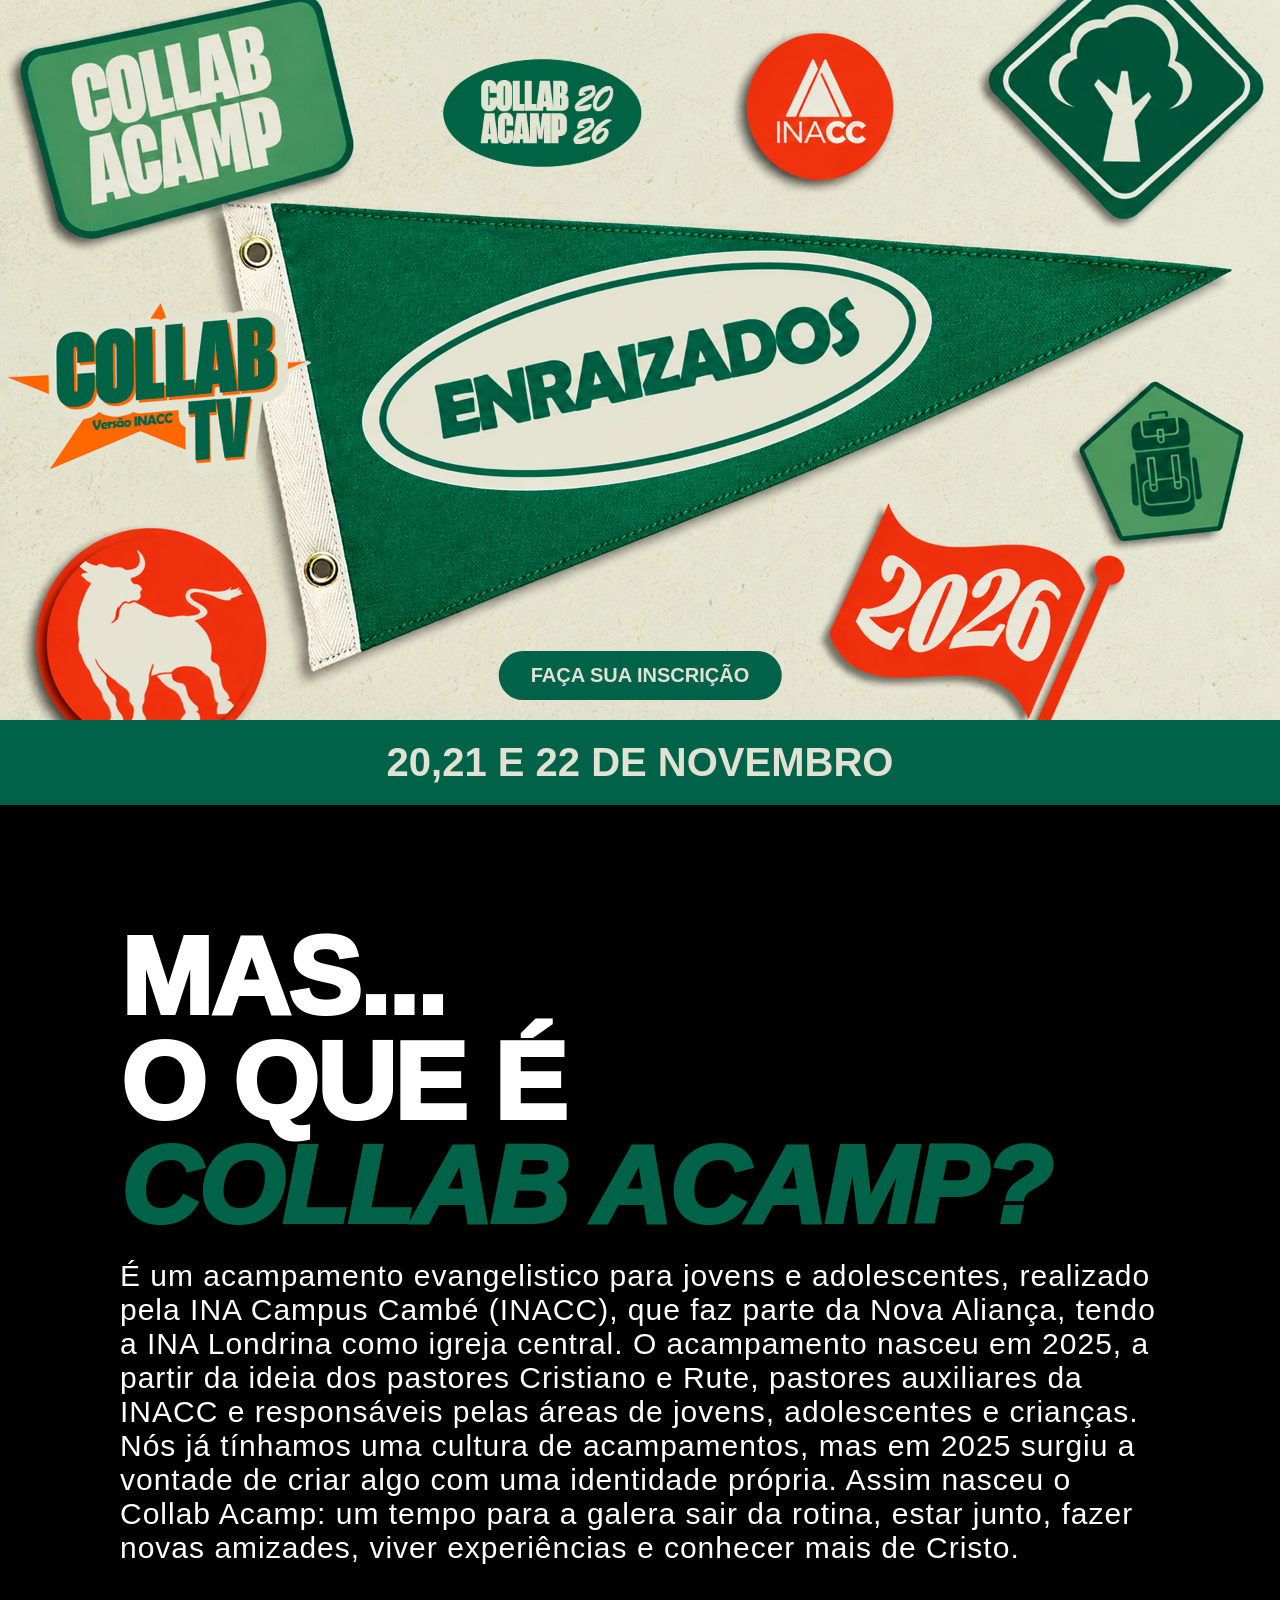
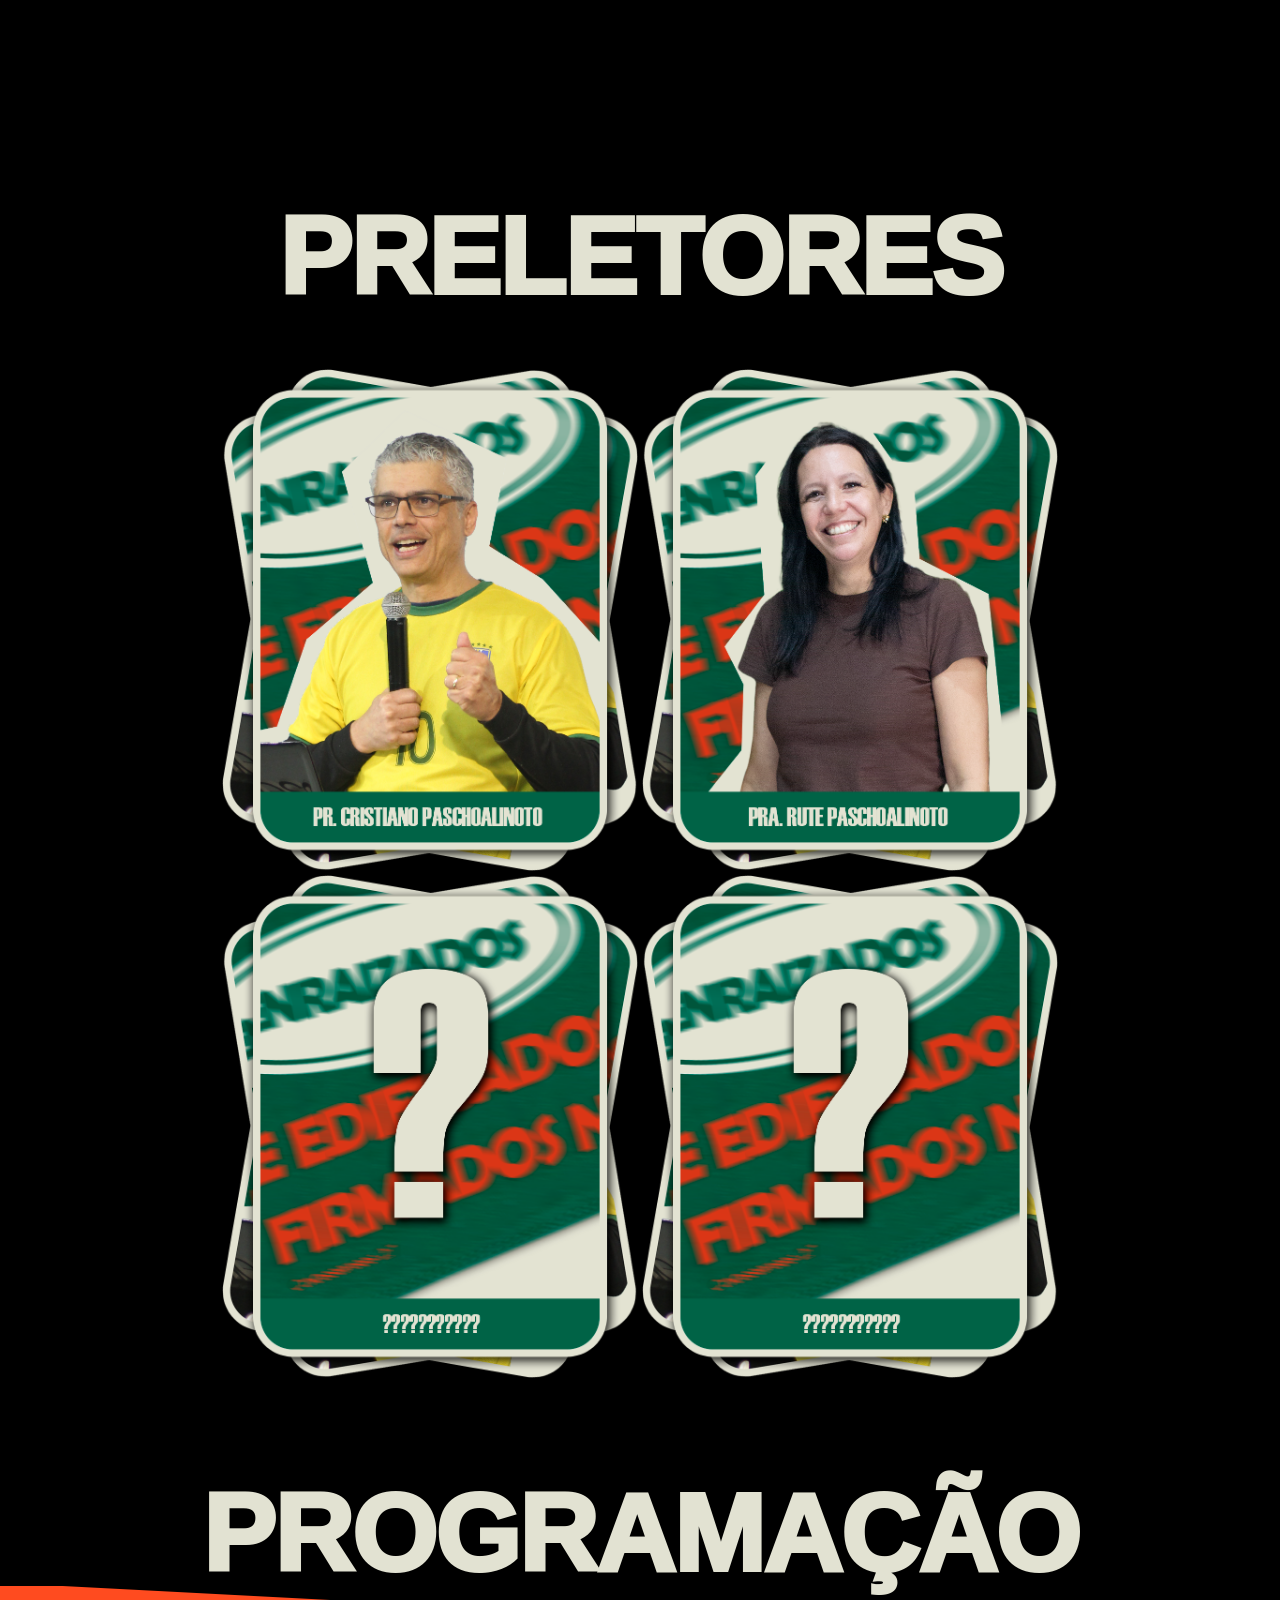
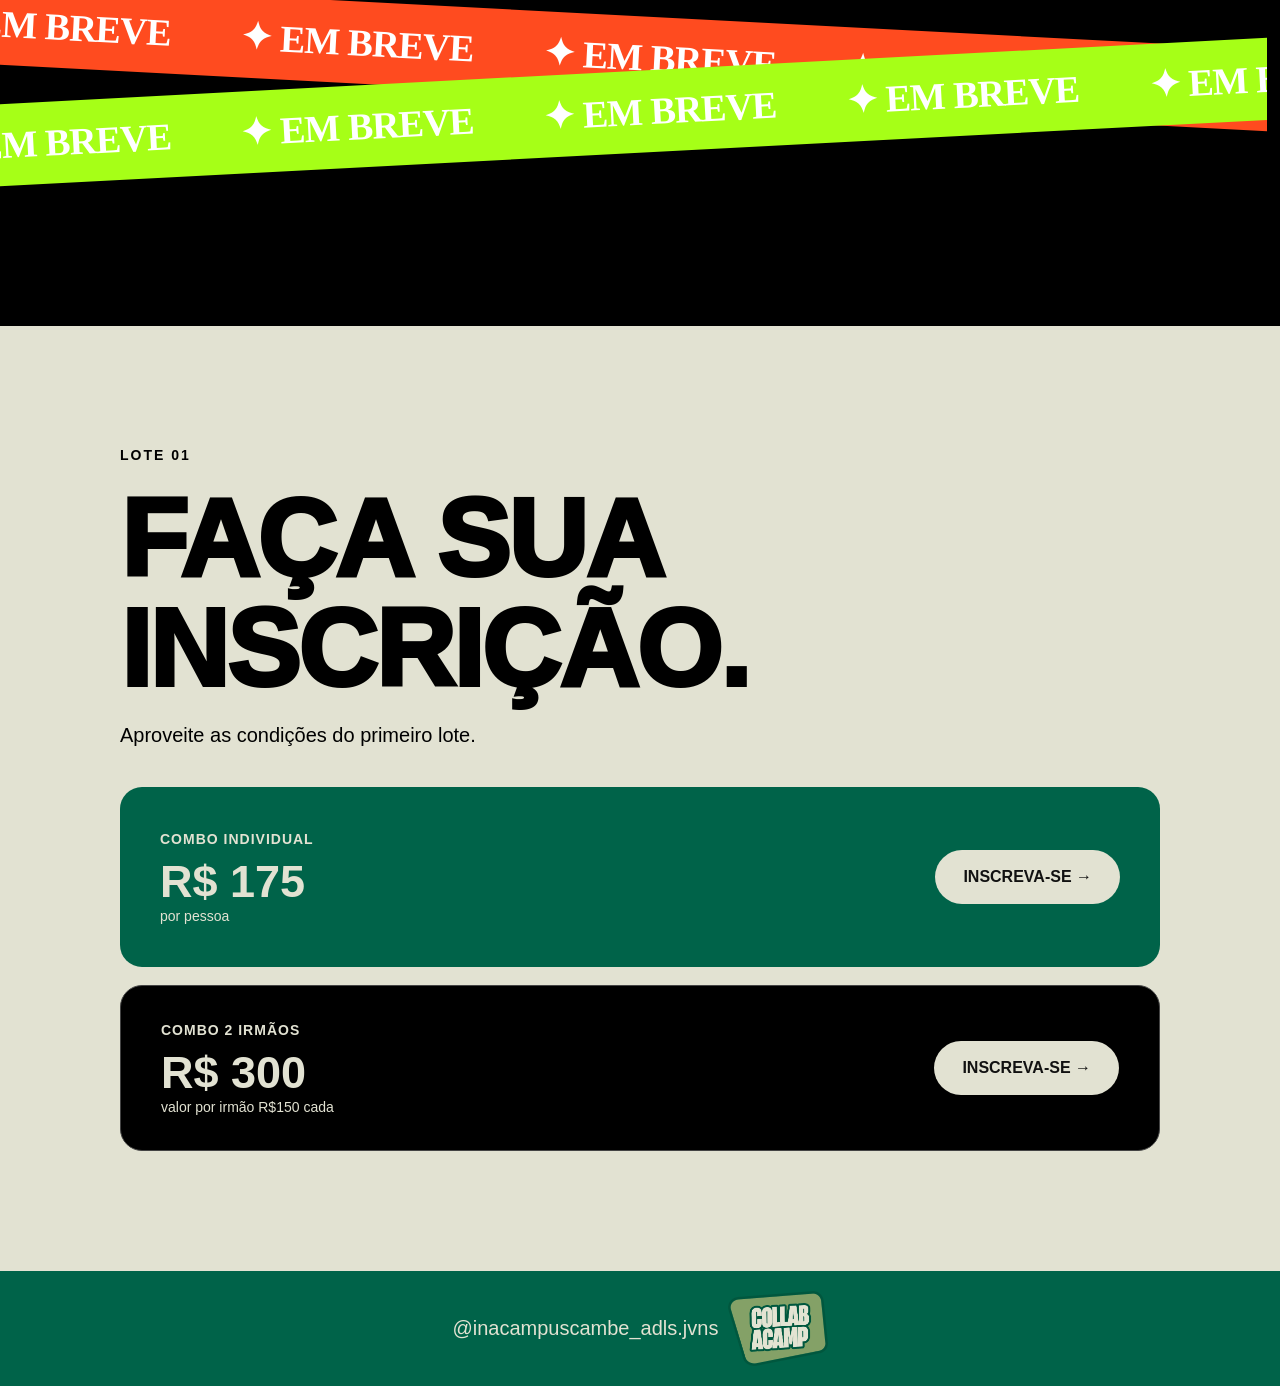
==== commit 450189eb: "Update index.html corrigi erro de css" ====
--- a/index.html
+++ b/index.html
@@ -7,8 +7,8 @@
     <meta name="description" content="COLLAB ACAMP 2026 — Confira todas as informações, programação e novidades do acampamento.">
     <meta name="robots" content="index, follow">
     <link rel="canonical" href="https://collabacamp.online/">
-    <link rel="stylesheet" href="/COLLABACAMP/css/index.css">
-    <link rel="stylesheet" href="/COLLABACAMP/css/global.css">
+    <link rel="stylesheet" href="css/index.css">
+    <link rel="stylesheet" href="css/global.css">
     <link rel="icon" type="image/png" href="COLLAB acamp.png">
 
     <!-- Compartilhamento no WhatsApp, Instagram, Facebook etc. -->
@@ -173,9 +173,8 @@
                             <h3>R$ 300</h3>
                             <p>valor por irmão R$150 cada</p>
                         </div>
-                            <a href="inscricao.html">INSCREVA-SE →</a>
+                        <a href="inscricao.html">INSCREVA-SE →</a>
                     </div>
-
                 </div>
             </div>
         </section>
--- a/css/index.css
+++ b/css/index.css
@@ -0,0 +1,456 @@
+
+/* PAGINA 1 - CAPA INICIAL */
+.capa-pag{
+    position: relative;
+    width: 100%;
+}
+.capa-img {
+    width: 100%;
+    height: auto;
+    display: block;
+}
+
+.faca-sua-inscricao {
+    position: absolute;
+    bottom: 20px;
+    left: 50%;
+    transform: translateX(-50%);
+
+    font-family: "Poppins", sans-serif;
+    background-color: #006349;
+    color: #e2e2d2;
+    padding: 0.8rem 2rem;
+    border-radius: 100px;
+    text-decoration: none;
+    font-size: 20px;
+    font-weight: 800;
+    text-align: center;
+
+}
+
+/* DIVISÃO COM A DATA */
+.data{
+    background-color: #006349;
+    color:#e2e2d2;
+    padding: 20px;
+    text-align: center; 
+    text-transform: uppercase;
+    font-family: "Poppins", sans-serif;
+    list-style: none;
+    font-weight: 800;
+    font-size: 40px;
+    position: relative;
+}
+
+/* PAGINA 2 - OQUE É */
+
+.titulo-dois {
+    font-family: "Heading Now Trial", sans-serif;
+    font-weight: 1000;
+    text-align:start;
+    font-size: 110px;
+    letter-spacing: -2px;
+    line-height: 0.95;
+    color: #fff;
+    text-transform: uppercase;
+}
+.pag-dois-oque-e{
+    padding: 120px;
+    background-color: rgb(0, 0, 0);
+}
+
+.detalhe-abertura{
+    color: #006349;
+    background: none;
+    font-style: italic;
+}
+.texto-dois{
+    color:#fff;
+    font-family: "Poppins", sans-serif;
+    list-style: none;
+    margin-top: 20px;
+    font-weight: normal;
+    letter-spacing: 1px;
+    font-size: 30px;
+}
+
+/* PAGINA 3 - PROGRAMAÇÃO*/
+.pg-tres-progr{
+    padding: 120px;
+    background-color:#000000;
+}
+.titulo-tres{
+    font-family: "Heading Now Trial", sans-serif;
+    font-weight: 1000;
+    text-align: center;
+    font-size: 110px;
+    letter-spacing: -2px;
+    text-transform: uppercase;
+    line-height: 0.95;
+    color:#e2e2d2;
+}
+
+.cartas{
+    text-align: center;
+    margin-top: 60px;
+}
+.carta-cris{
+    width: 40%;
+}
+.carta-rute{
+    width: 40%;
+}
+.carta-embreve{
+    width: 40%;
+}
+
+.programacao{
+    margin-top: 100px;
+    font-family: "Heading Now Trial", sans-serif;
+    font-weight: 1000;
+    text-align: center;
+    font-size: 110px;
+    letter-spacing: -2px;
+    text-transform: uppercase;
+    line-height: 0.95;
+    color:#e2e2d2;
+}
+/* ==============================
+   FAIXAS EM BREVE
+================================ */
+
+.breve-faixas {
+    position: relative;
+    width: 99vw;
+    margin-left: calc(50% - 50vw);
+    height: 220px;
+    overflow: hidden;
+    background: transparent;
+}
+
+.faixa {
+    position: absolute;
+    width: 110%;
+    left: -5%;
+    padding: 22px 0;
+    overflow: hidden;
+    white-space: nowrap;
+}
+.faixa-laranja {
+    top: 30px;
+    background: #ff4b1f;
+    transform: rotate(3deg);
+    z-index: 1;
+}
+.faixa-roxa {
+    top: 85px;
+    background:#a6ff17;
+    transform: rotate(-3deg);
+    z-index: 2;
+}
+.faixa-conteudo {
+    display: flex;
+    width: max-content;
+    align-items: center;
+    animation: passar-faixa 18s linear infinite;
+}
+.faixa-conteudo span {
+    flex-shrink: 0;
+    margin-right: 70px;
+    color: #fff;
+    font-size: 38px;
+    font-weight: 800;
+    line-height: 1;
+    letter-spacing: -1px;
+}
+
+@keyframes passar-faixa {
+    from {
+        transform: translateX(0);
+    }
+    to {
+        transform: translateX(-50%);
+    }
+}
+
+/* PAGINA 4 - INSCRIÇÃO */
+.pag-quatro-ins{
+    padding: 120px;
+    background-color:#e2e2d2;
+  
+}
+
+.titulo span {
+    font-size: 14px;
+    font-weight: bold;
+    letter-spacing: 2px;
+    color: #000000;
+    font-family: "Poppins", sans-serif;
+}
+
+.titulo h2 {
+    font-size: 110px;
+    line-height: 1;
+    margin: 20px 0;
+    font-weight: 800;
+    color: #000000;
+    font-family: "Heading Now Trial", sans-serif;
+    text-transform: uppercase;
+    letter-spacing: -2px;
+    font-weight: 1000;
+}
+
+.titulo p {
+    font-size: 20px;
+    margin-bottom: 40px;
+    color: #000000;
+    font-family: "Poppins", sans-serif;
+}
+
+.precos {
+    display: flex;
+    flex-direction: column;
+    gap: 18px;
+    font-family: "Poppins", sans-serif;
+}
+
+.card {
+    display: flex;
+    align-items: center;
+    justify-content: space-between;
+    border-radius: 22px;
+    padding: 35px 40px;
+    
+}
+
+.card span {
+    font-size: 14px;
+    font-weight: bold;
+    letter-spacing: 1px;
+    color:#e2e2d2;
+}
+
+.card h3 {
+    font-size: 45px;
+    margin: 8px 0 0;
+    color:#e2e2d2;
+}
+
+.card p {
+    font-size: 14px;
+    color:#e2e2d2;
+}
+
+.individual {
+    background:#006349;
+    min-height: 180px;
+}
+
+.irmao {
+    background: #000000;
+    border: 1px solid #444;
+    min-height: 130px;
+}
+
+.card a {
+    background: #e2e2d2;
+    color: #111;
+    text-decoration: none;
+    font-weight: bold;
+    padding: 18px 28px;
+    border-radius: 40px;
+}
+
+
+/* RODAPE */
+.rodape{
+    background-color:#006349;
+    padding: 20px;
+    display: flex;
+    justify-content: center;
+    align-items: center;
+    gap: 10px;
+}
+
+.instagram{
+    color:#e2e2d2;
+    font-size: 20px;
+    font-family: "Poppins", sans-serif;
+    
+}
+.imagem-rodape{
+  width: 8%;
+}
+
+
+/* =========================================
+   RESPONSIVIDADE PARA CELULAR ANDROID E IPHONE
+========================================= */
+
+
+@media (max-width: 768px) {
+/* PAGINA 1 - CAPA INICIAL MOBILE*/
+
+    .capa-pag {
+        width: 100%;
+        position: relative;
+        overflow: hidden;
+    }
+    .capa-img {
+        width: 100%;
+        height: auto;
+        display: block;
+    }
+    .faca-sua-inscricao {
+        width: auto;
+        max-width: 85%;
+        bottom: 15px;
+        padding: 12px 20px;
+        font-size: 14px;
+        white-space: nowrap;
+    }
+
+/* DIVISÃO COM A DATA MOBILE */
+    .data {
+        width: 100%;
+        padding: 18px 15px;
+        font-size: 20px;
+        line-height: 1.3;
+        text-align: center;
+    }
+
+/* PAGINA 2 - OQUE É MOBILE*/
+    .pag-dois-oque-e {
+        padding: 70px 25px;
+    }
+    .titulo-dois {
+        font-size: clamp(48px, 14vw, 70px);
+        letter-spacing: -1px;
+        line-height: 0.9;
+    }
+    .texto-dois {
+        margin-top: 25px;
+        font-size: 16px;
+        line-height: 1.6;
+        letter-spacing: 0;
+    }
+
+/* PAGINA 3 - PROGRAMAÇÃO MOBILE*/
+    .titulo-tres {
+        font-size: clamp(50px, 14vw, 70px);
+        line-height: 0.9;
+    }
+    .cartas {
+        display: flex;
+        flex-direction: column;
+        align-items: center;
+        gap: 15px;
+        margin-top: 40px;
+    }
+    .carta-cris, .carta-rute, .carta-embreve {
+        width: 100%;
+        max-width: 450px;
+        display: block;
+    }
+    .pg-tres-progr {
+        width: 100%;
+        max-width: 100%;
+        overflow: hidden;
+        padding: 70px 20px;
+    }
+    .programacao {
+        margin-top: 70px;
+        font-size: clamp(28px, 9vw, 42px);
+        line-height: 0.9;
+        letter-spacing: -1px;
+        text-align: center;
+        width: 100%;
+        max-width: 100%;
+        white-space: nowrap;
+        overflow: hidden;
+    }
+
+    /*FAIXAS EM BREVE*/
+    .breve-faixas {
+        position: relative;
+        width: 100%;
+        max-width: 100%;
+        margin-left: 0;
+        height: 150px;
+        overflow: hidden;
+    }
+    .faixa {
+    width: 110%;
+    left: -5%;
+    overflow: hidden;
+    }   
+    .faixa-laranja {
+        top: 25px;
+    }
+    .faixa-roxa {
+        top: 70px;
+    }
+    .faixa-conteudo span {
+        font-size: 23px;
+        margin-right: 40px;
+    }
+
+/* PAGINA 4 - INSCRIÇÃO MOBILE */
+    .pag-quatro-ins {
+        padding: 70px 20px;
+    }
+    .titulo h2 {
+        font-size: clamp(55px, 16vw, 75px);
+        line-height: 0.9;
+    }
+    .titulo p {
+        font-size: 16px;
+        line-height: 1.5;
+    }
+    .precos {
+        width: 100%;
+    }
+    .card {
+        flex-direction: column;
+        align-items: flex-start;
+        gap: 25px;
+        padding: 30px 25px;
+    }
+    .card h3 {
+        font-size: 38px;
+    }
+    .card a {
+        width: 100%;
+        text-align: center;
+        padding: 16px 20px;
+    }
+
+
+/*RODAPÉ MOBIL */
+    .rodape {
+        flex-direction: column;
+        padding: 25px 15px;
+        text-align: center;
+    }
+    .instagram {
+        font-size: 14px;
+        word-break: break-word;
+    }
+    .imagem-rodape {
+        width: 35%;
+    }
+}
+
+.capa-celular {
+    display: none;
+}
+
+@media (max-width: 900px) {
+    .capa-computador {
+        display: none;
+    }
+
+    .capa-celular {
+        display: block;
+    }
+}
--- a/css/global.css
+++ b/css/global.css
@@ -0,0 +1,115 @@
+*{
+    margin: 0;
+    padding: 0;
+    box-sizing: border-box; 
+}
+html {
+    -webkit-text-size-adjust: 100%;
+    text-size-adjust: 100%;
+    scroll-behavior: smooth;
+}
+
+@font-face {
+    font-family: "Heading Now Trial";
+    src: url("font/HeadingNowTrial-66Bold.ttf") format("truetype");
+}
+@font-face {
+    font-family: "Poppins";
+    src: url("font/Poppins-Medium.ttf") format("truetype");
+
+}
+/* HEADER */
+.header {
+    margin:auto;
+    color:#e2e2d2;
+    position: fixed;
+    top: 0;
+    width: 100%;
+}
+
+ul {
+    display: flex;
+    gap: 100px;
+    align-items: center;
+    justify-content: center;
+    background-color: #006349;
+    padding: 20px;
+}
+
+li {
+    color: #e2e2d2;
+    background-color: #006349;
+    text-transform: uppercase;
+    font-family: "Poppins", sans-serif;
+    list-style: none;
+    font-weight: 800;
+
+}
+a{
+    color: #e2e2d2;
+    text-decoration: none;
+}
+.sr-only {
+    position: absolute;
+    width: 1px;
+    height: 1px;
+    padding: 0;
+    margin: -1px;
+    overflow: hidden;
+    clip: rect(0,0,0,0);
+    white-space: nowrap;
+    border: 0;
+}
+@media (max-width: 768px) {
+    html, body {
+    width: 100%;
+    max-width: 100%;
+    overflow-x: hidden;
+    }
+
+/* HEADER MOBILE*/
+    .header {
+        width: 100%;
+        position: fixed;
+        top: 0;
+        left: 0;
+        z-index: 1000;
+    }
+    ul {
+        width: 100%;
+        display: flex;
+        gap: 15px;
+        justify-content: center;
+        align-items: center;
+        flex-wrap: wrap;
+        padding: 15px 10px;
+    }
+    li {
+        font-size: 11px;
+        white-space: nowrap;
+    }
+}
+h1{
+    font-family: "Heading Now Trial", sans-serif;
+    font-size: 54px;
+    color: #e2e2d2;
+    text-transform: uppercase;
+    letter-spacing: -2px;
+    font-weight: 1000;
+    text-align: center;
+}
+button{
+    font-family: "Poppins", sans-serif;
+    font-size: 20px;
+    text-align: center;
+    color: #000;
+    text-decoration: none;
+    text-transform: uppercase;
+
+    padding: 10px 20px;
+    border-radius: 10px;
+    border: none;
+    cursor: pointer;
+    width: 100%;
+    background-color: #e2e2d2;
+}
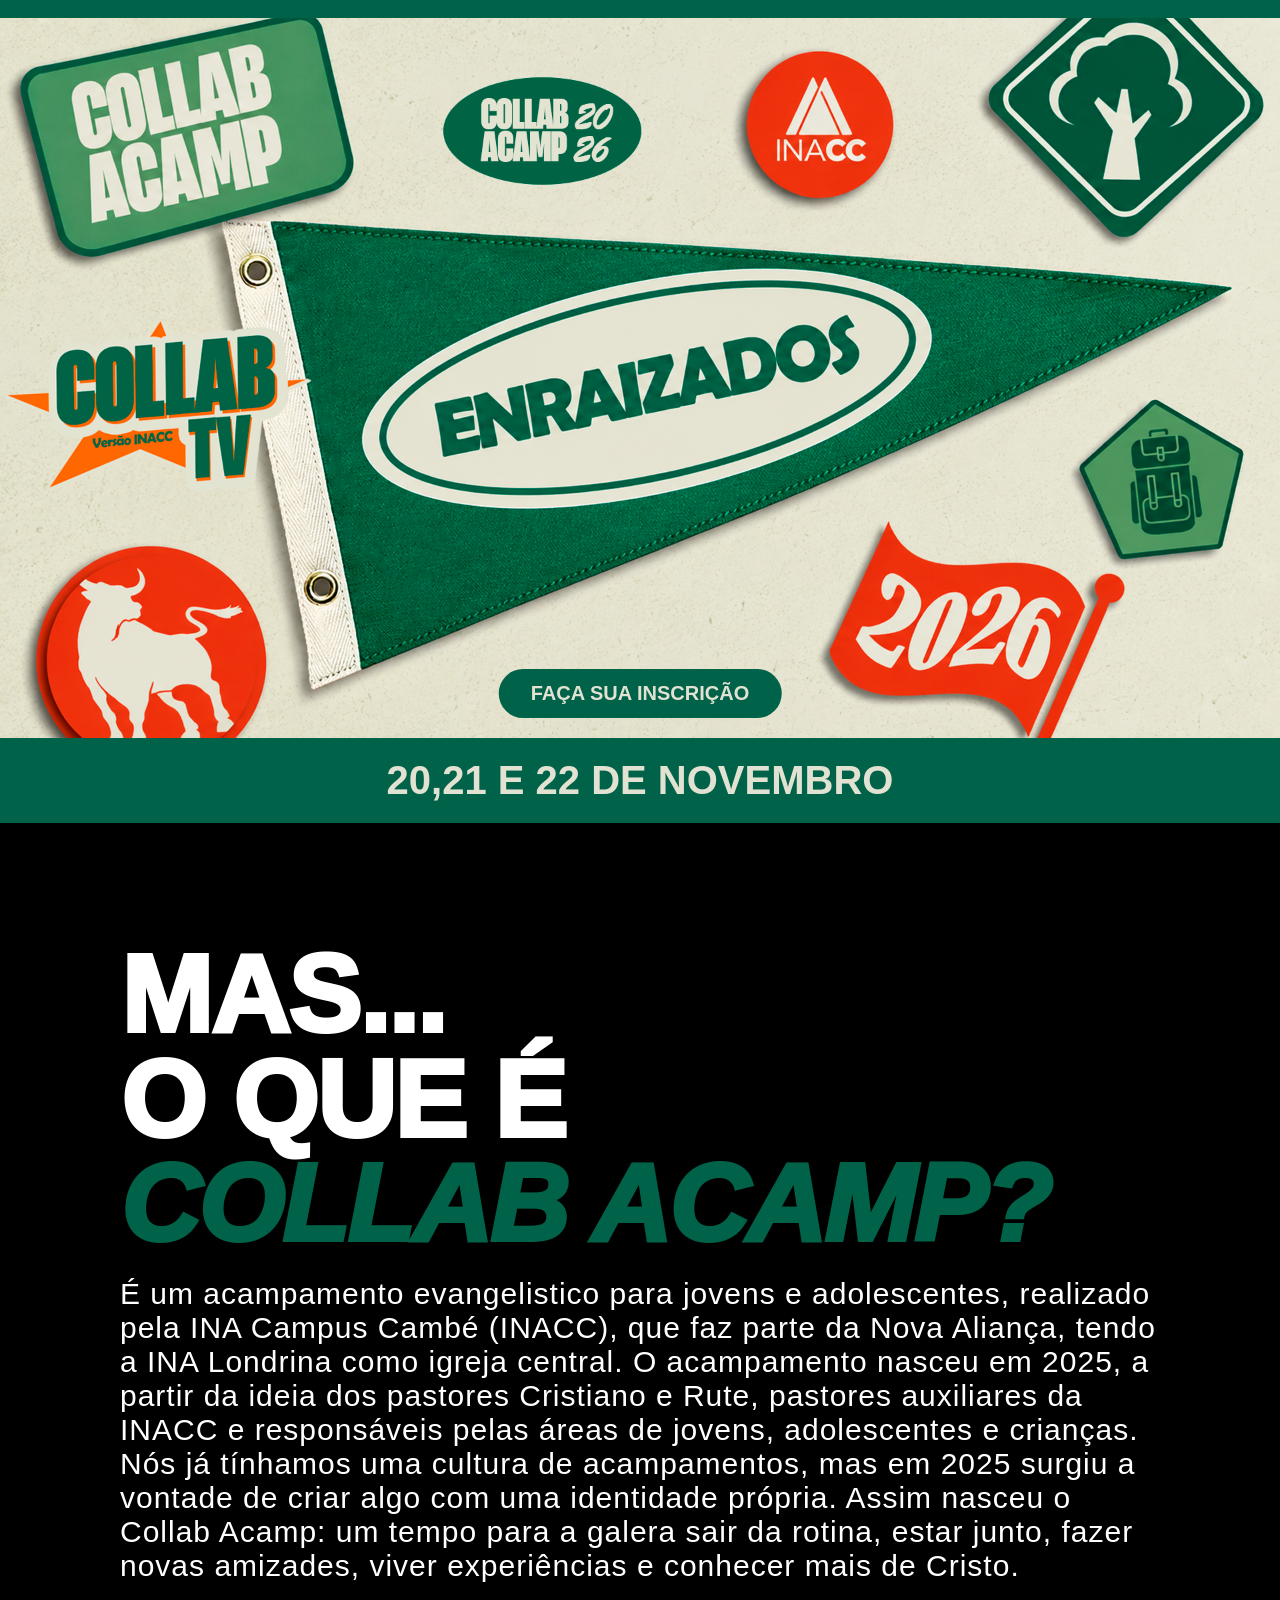
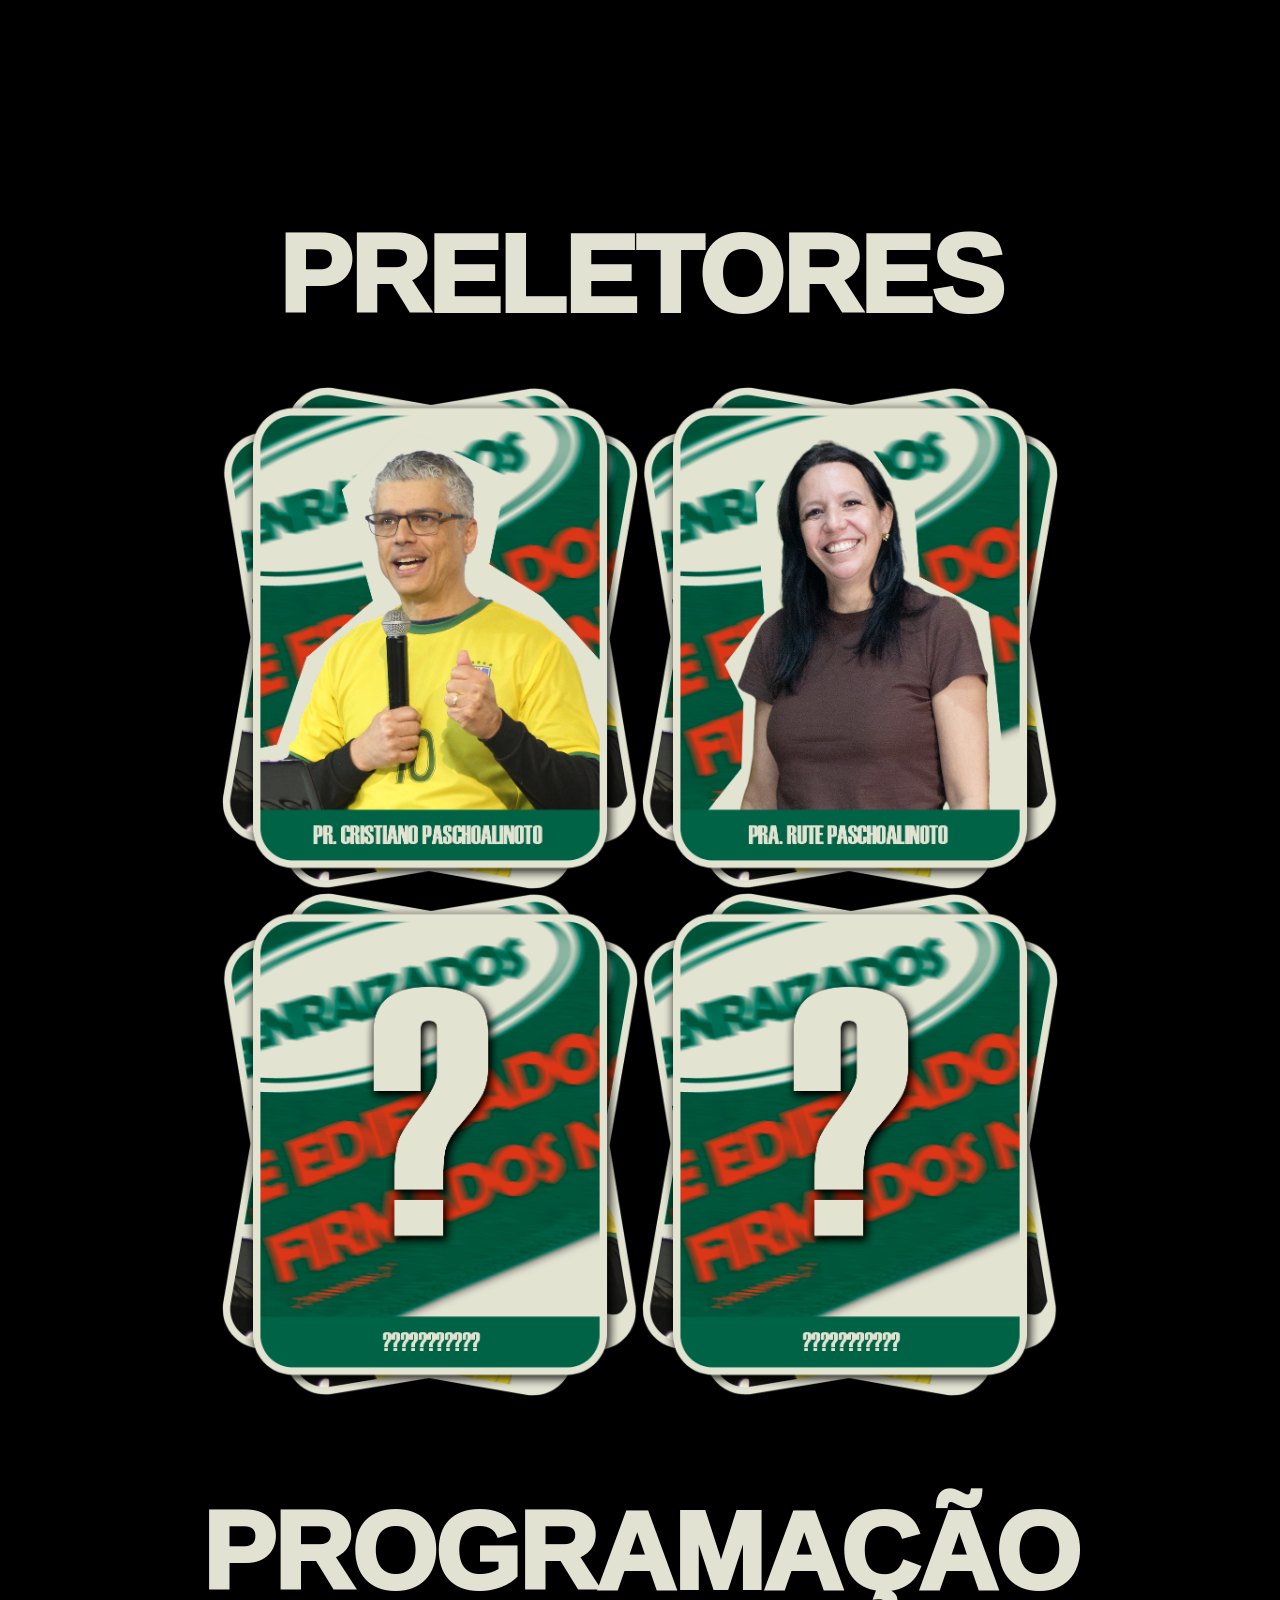
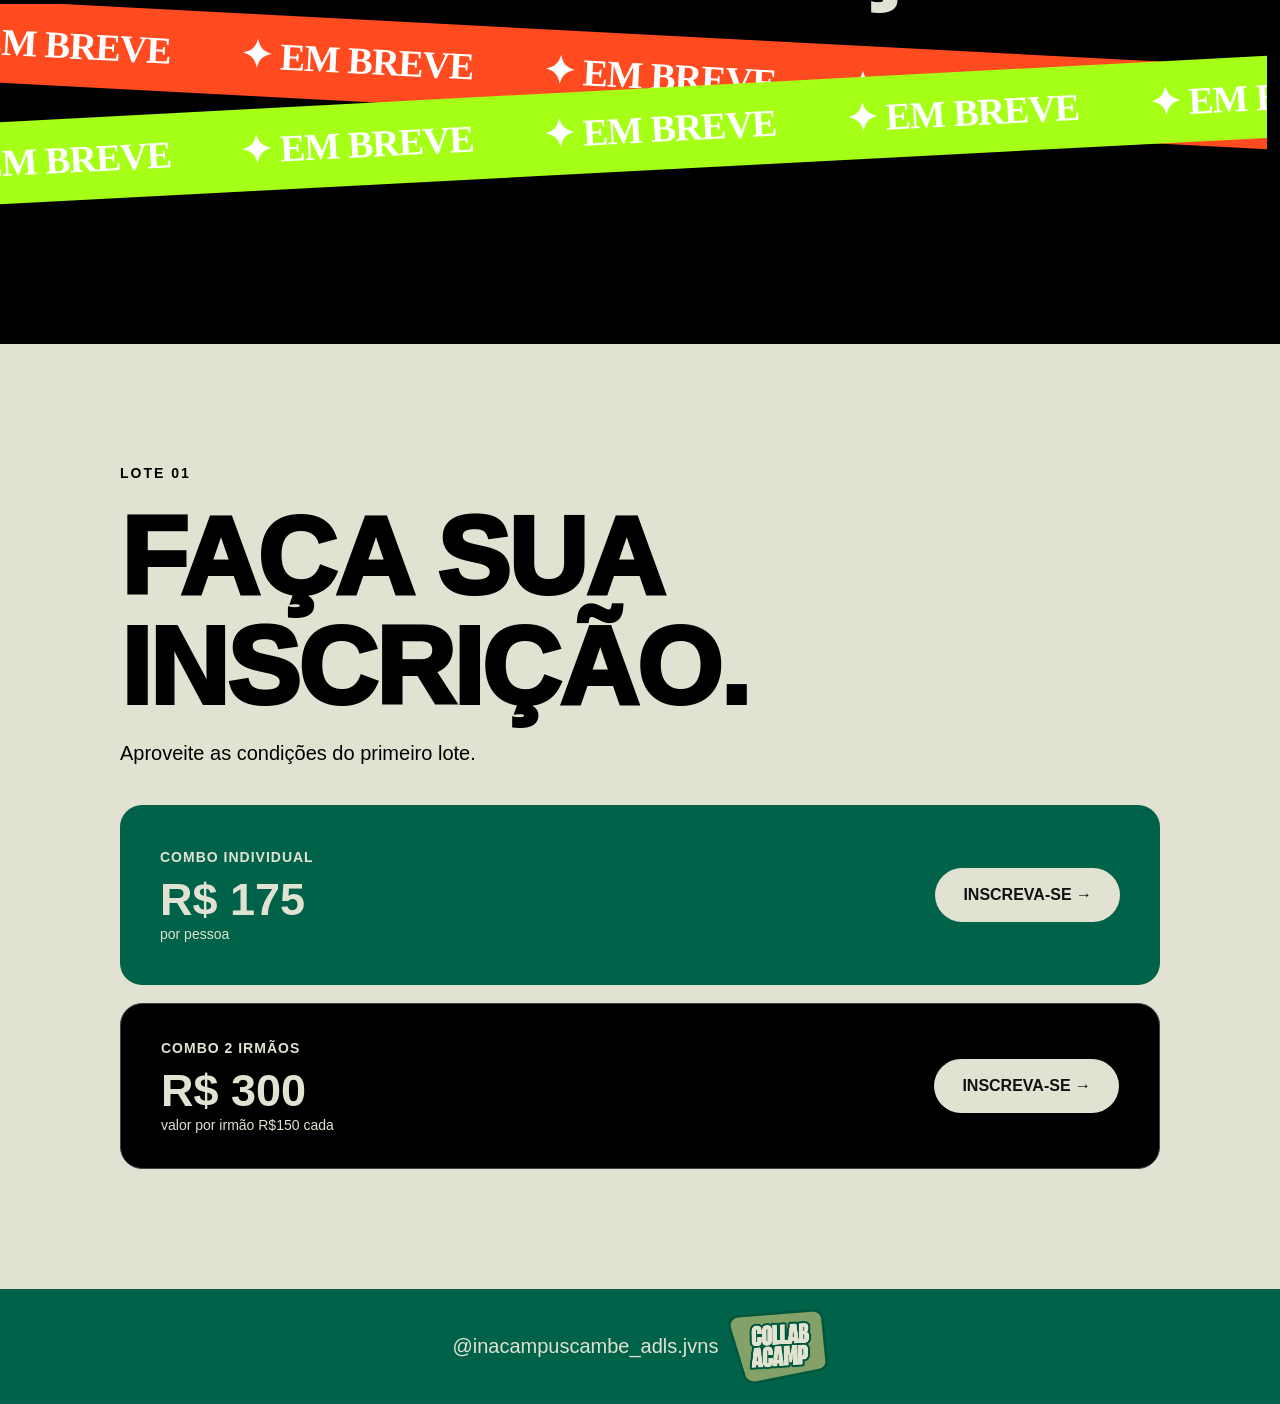
==== commit de3f890c: "gfg teste" ====
--- a/index.html
+++ b/index.html
@@ -7,8 +7,13 @@
     <meta name="description" content="COLLAB ACAMP 2026 — Confira todas as informações, programação e novidades do acampamento.">
     <meta name="robots" content="index, follow">
     <link rel="canonical" href="https://collabacamp.online/">
+<<<<<<< HEAD
     <link rel="stylesheet" href="css/index.css">
     <link rel="stylesheet" href="css/global.css">
+=======
+    <link rel="stylesheet" href="/collab-acamp-2026/css/index.css">
+    <link rel="stylesheet" href="/collab-acamp-2026/css/global.css">
+>>>>>>> 45683c3a93b48e249e8e987b2817e7cf806da3f8
     <link rel="icon" type="image/png" href="COLLAB acamp.png">
 
     <!-- Compartilhamento no WhatsApp, Instagram, Facebook etc. -->
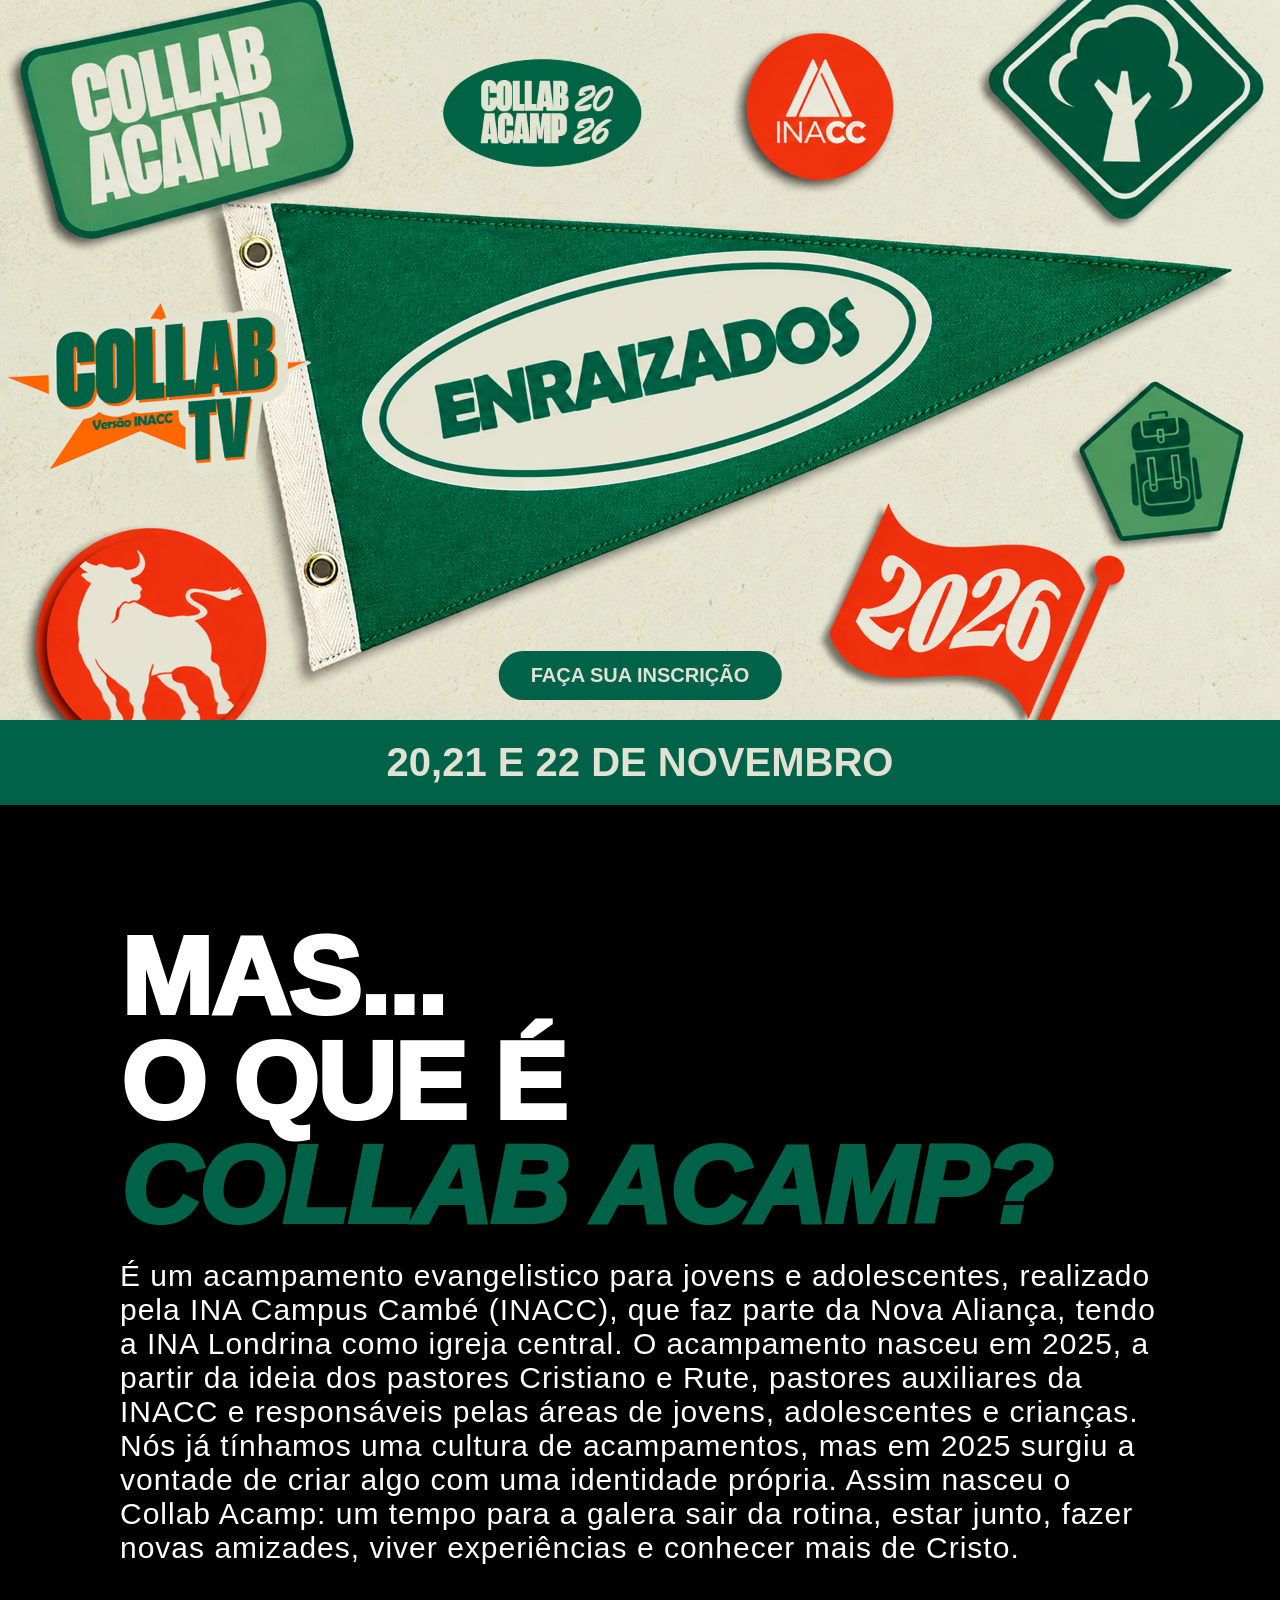
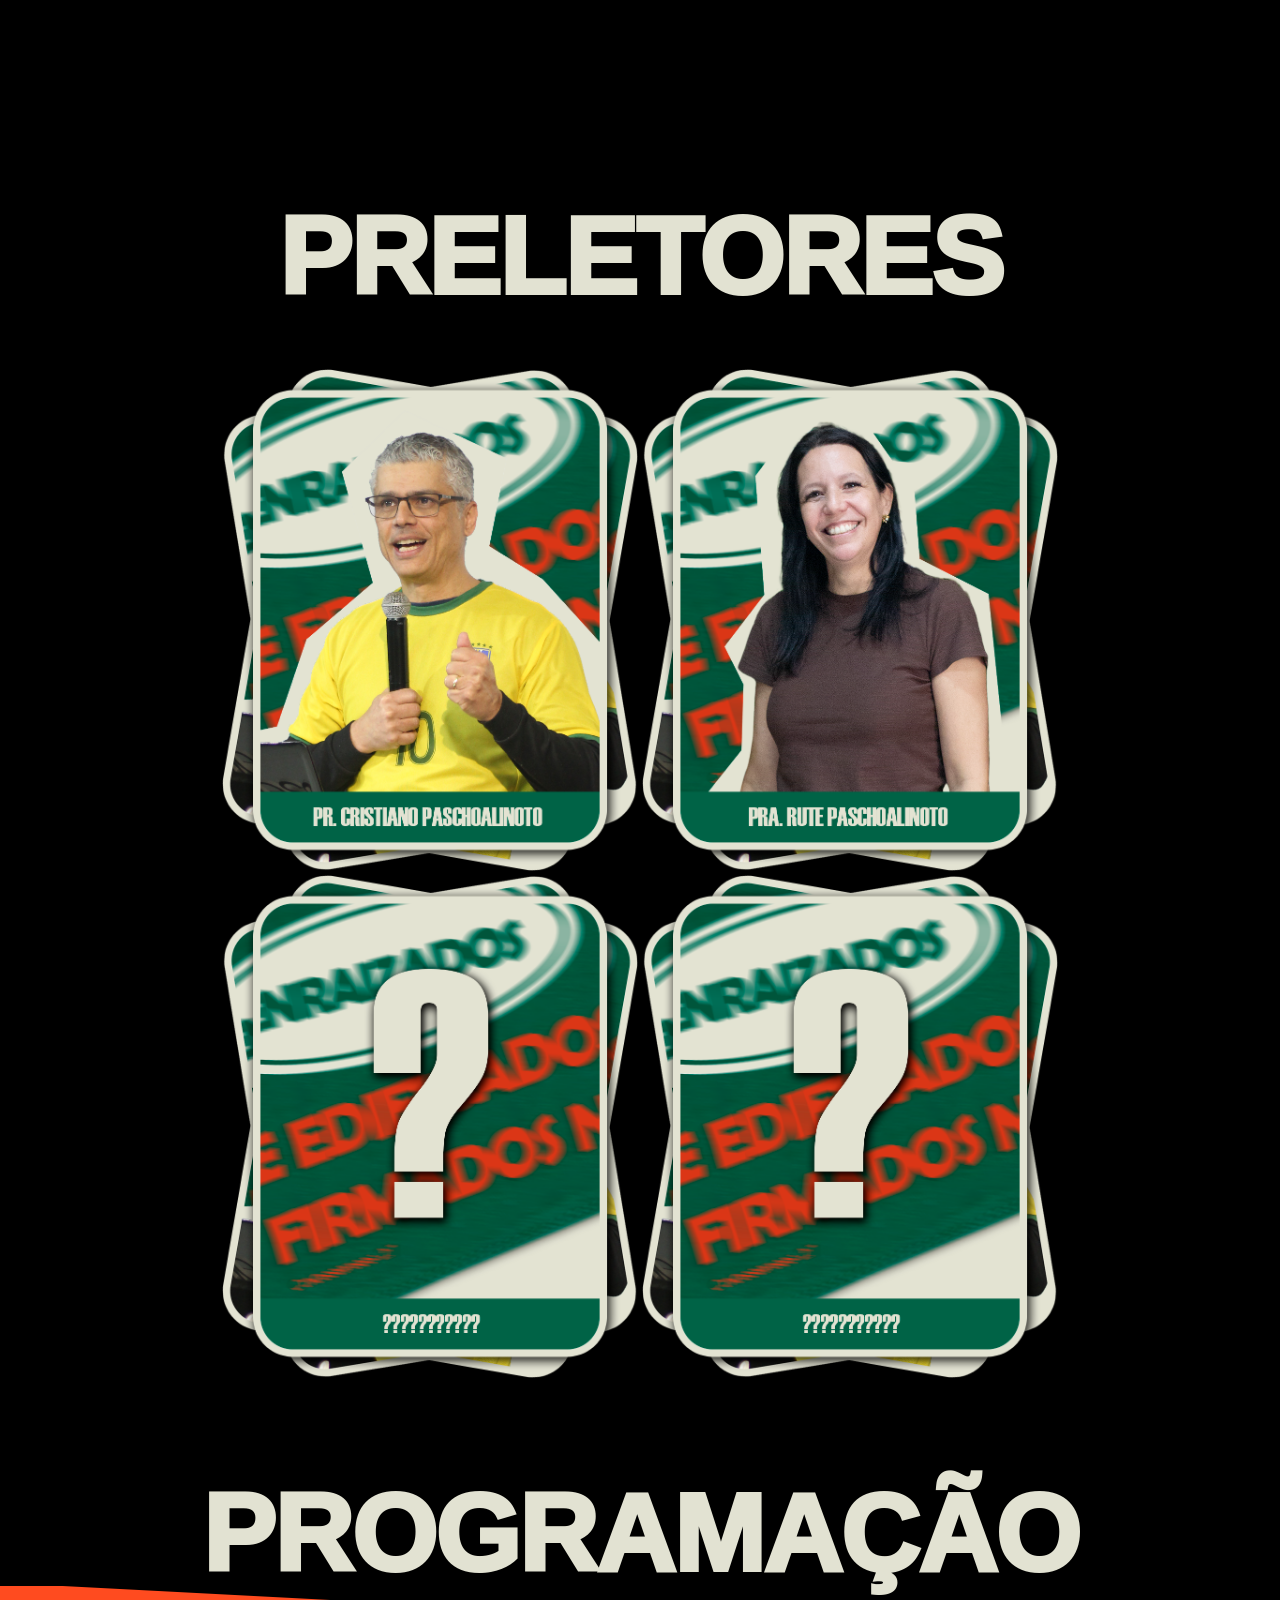
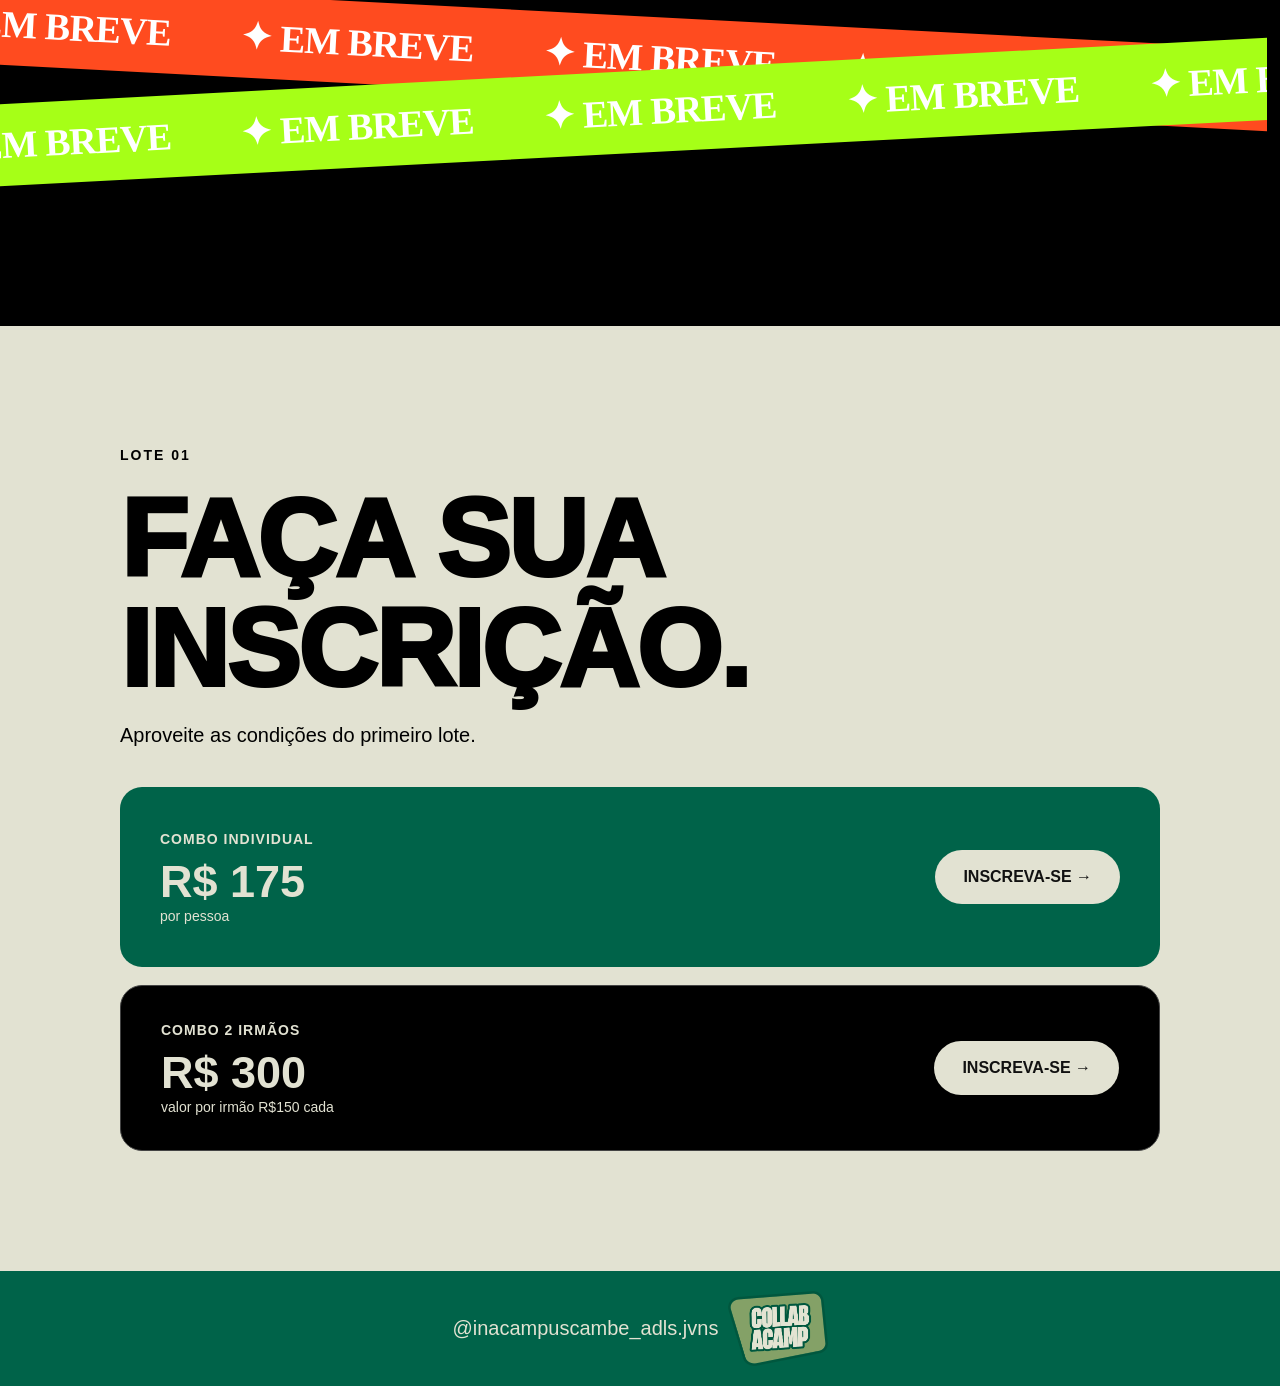
==== commit 2319c226: "desativando pagina inscrição" ====
--- a/index.html
+++ b/index.html
@@ -7,13 +7,8 @@
     <meta name="description" content="COLLAB ACAMP 2026 — Confira todas as informações, programação e novidades do acampamento.">
     <meta name="robots" content="index, follow">
     <link rel="canonical" href="https://collabacamp.online/">
-<<<<<<< HEAD
     <link rel="stylesheet" href="css/index.css">
     <link rel="stylesheet" href="css/global.css">
-=======
-    <link rel="stylesheet" href="/collab-acamp-2026/css/index.css">
-    <link rel="stylesheet" href="/collab-acamp-2026/css/global.css">
->>>>>>> 45683c3a93b48e249e8e987b2817e7cf806da3f8
     <link rel="icon" type="image/png" href="COLLAB acamp.png">
 
     <!-- Compartilhamento no WhatsApp, Instagram, Facebook etc. -->
@@ -170,7 +165,7 @@
                             <h3>R$ 175</h3>
                             <p>por pessoa</p>
                         </div>
-                            <a href="inscricao.html">INSCREVA-SE →</a>
+                            <a href="https://forms.gle/2uRgqixYs254iwUR7">INSCREVA-SE →</a>
                     </div>
                     <div class="card irmao">
                         <div>
@@ -178,7 +173,7 @@
                             <h3>R$ 300</h3>
                             <p>valor por irmão R$150 cada</p>
                         </div>
-                        <a href="inscricao.html">INSCREVA-SE →</a>
+                        <a href="https://forms.gle/1xk8GZ5hoA1KC9Y48">INSCREVA-SE →</a>
                     </div>
                 </div>
             </div>
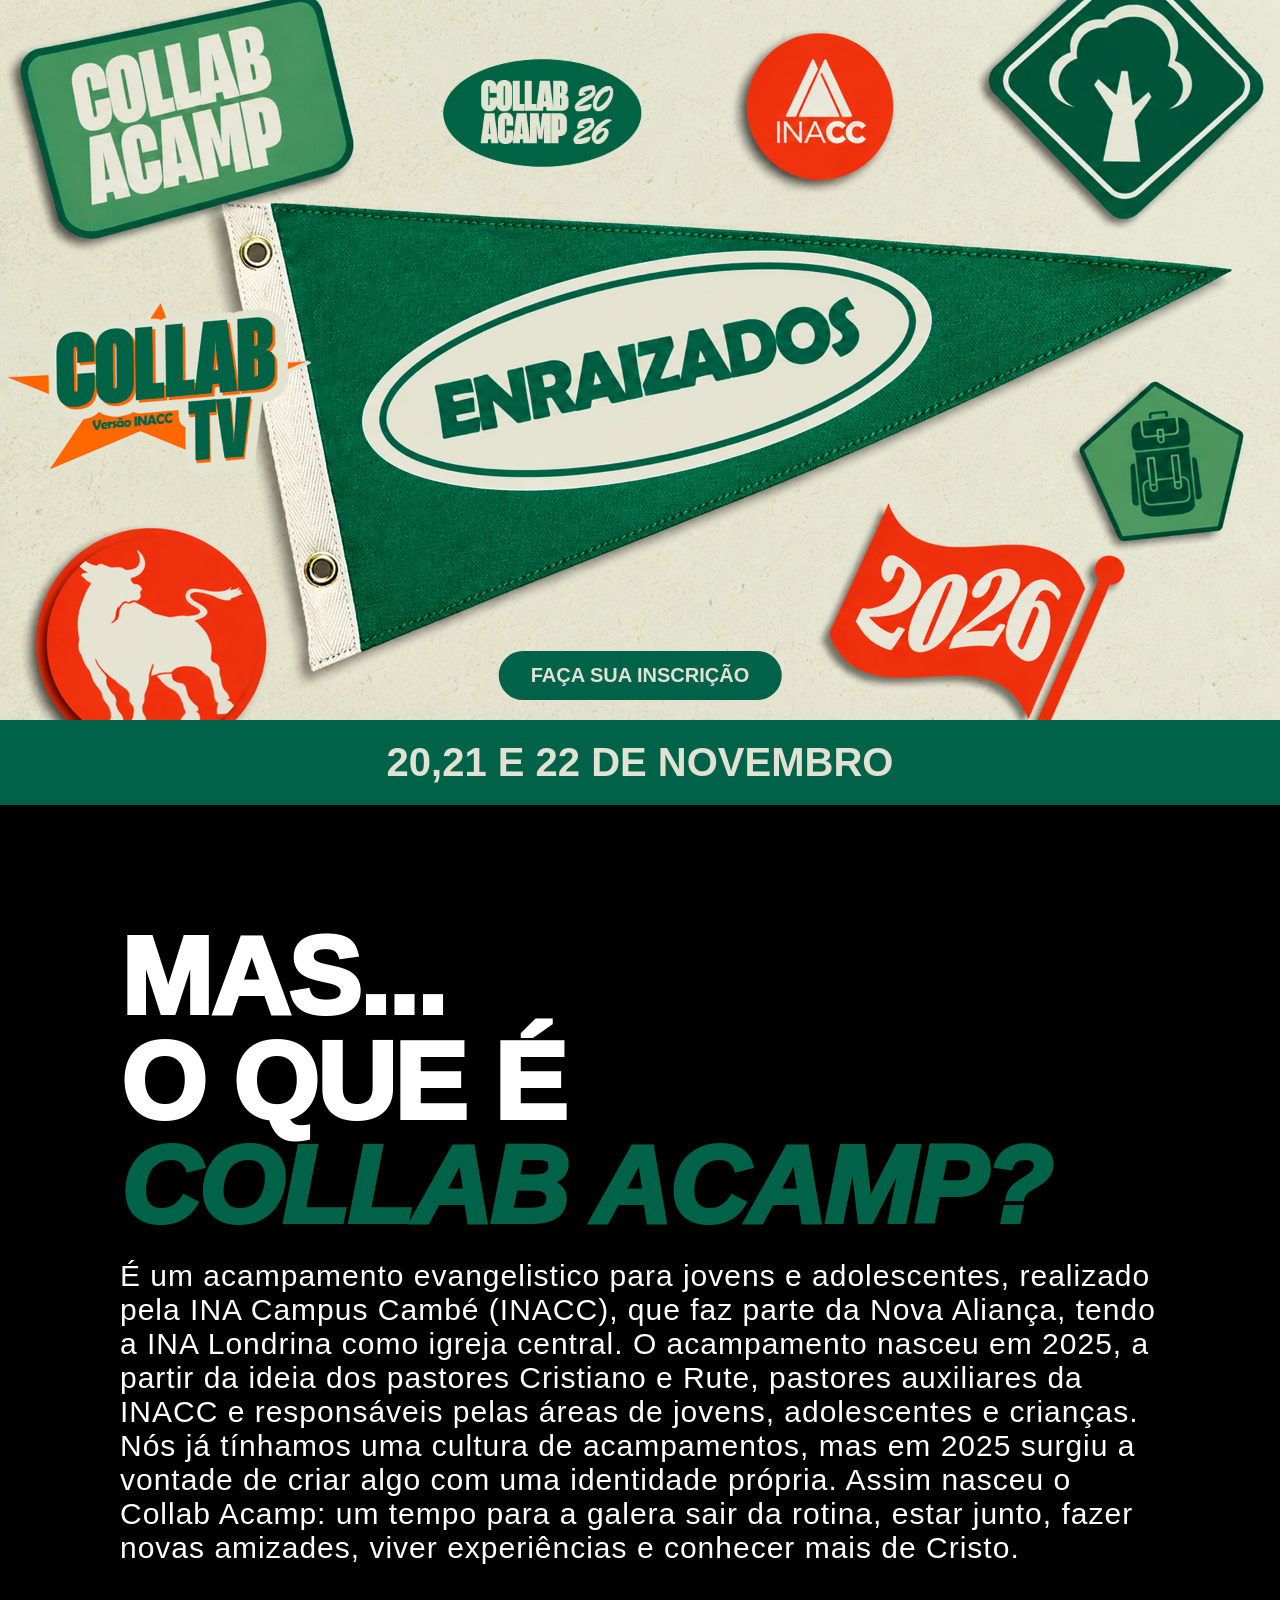
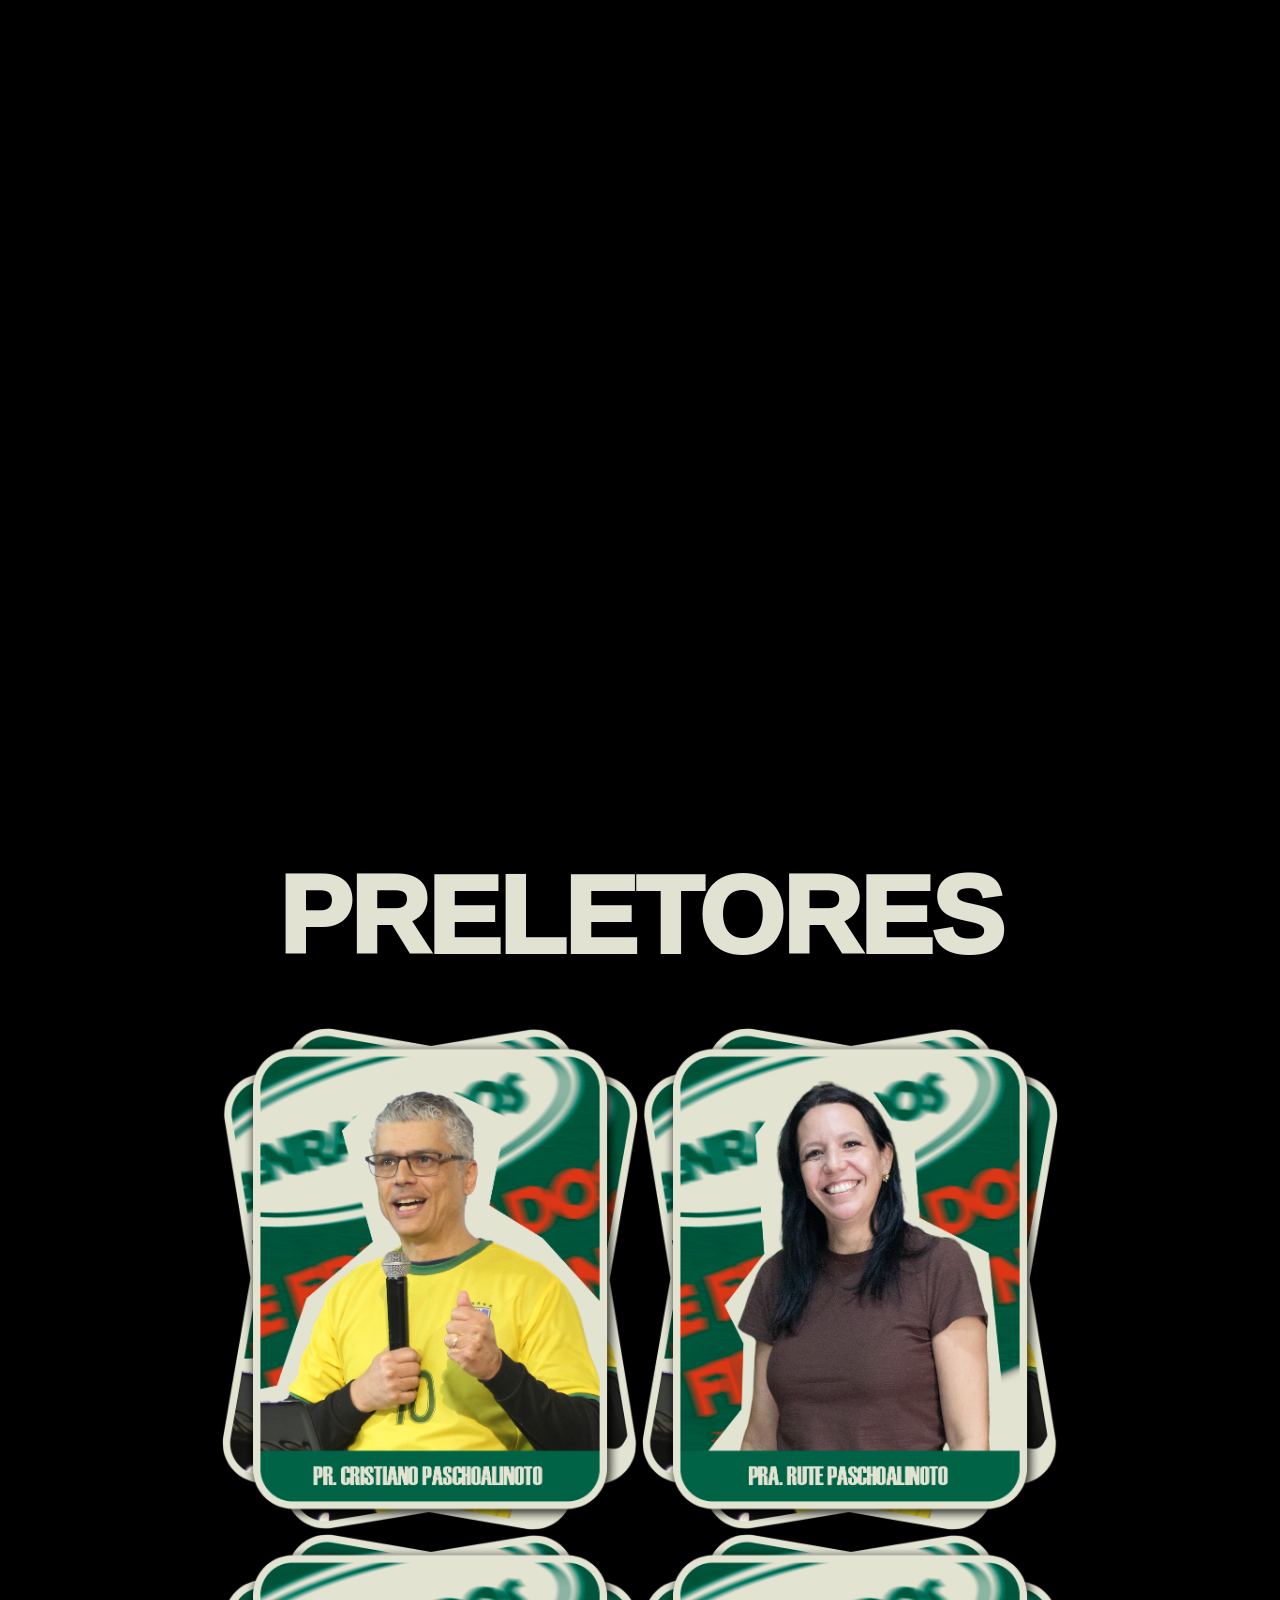
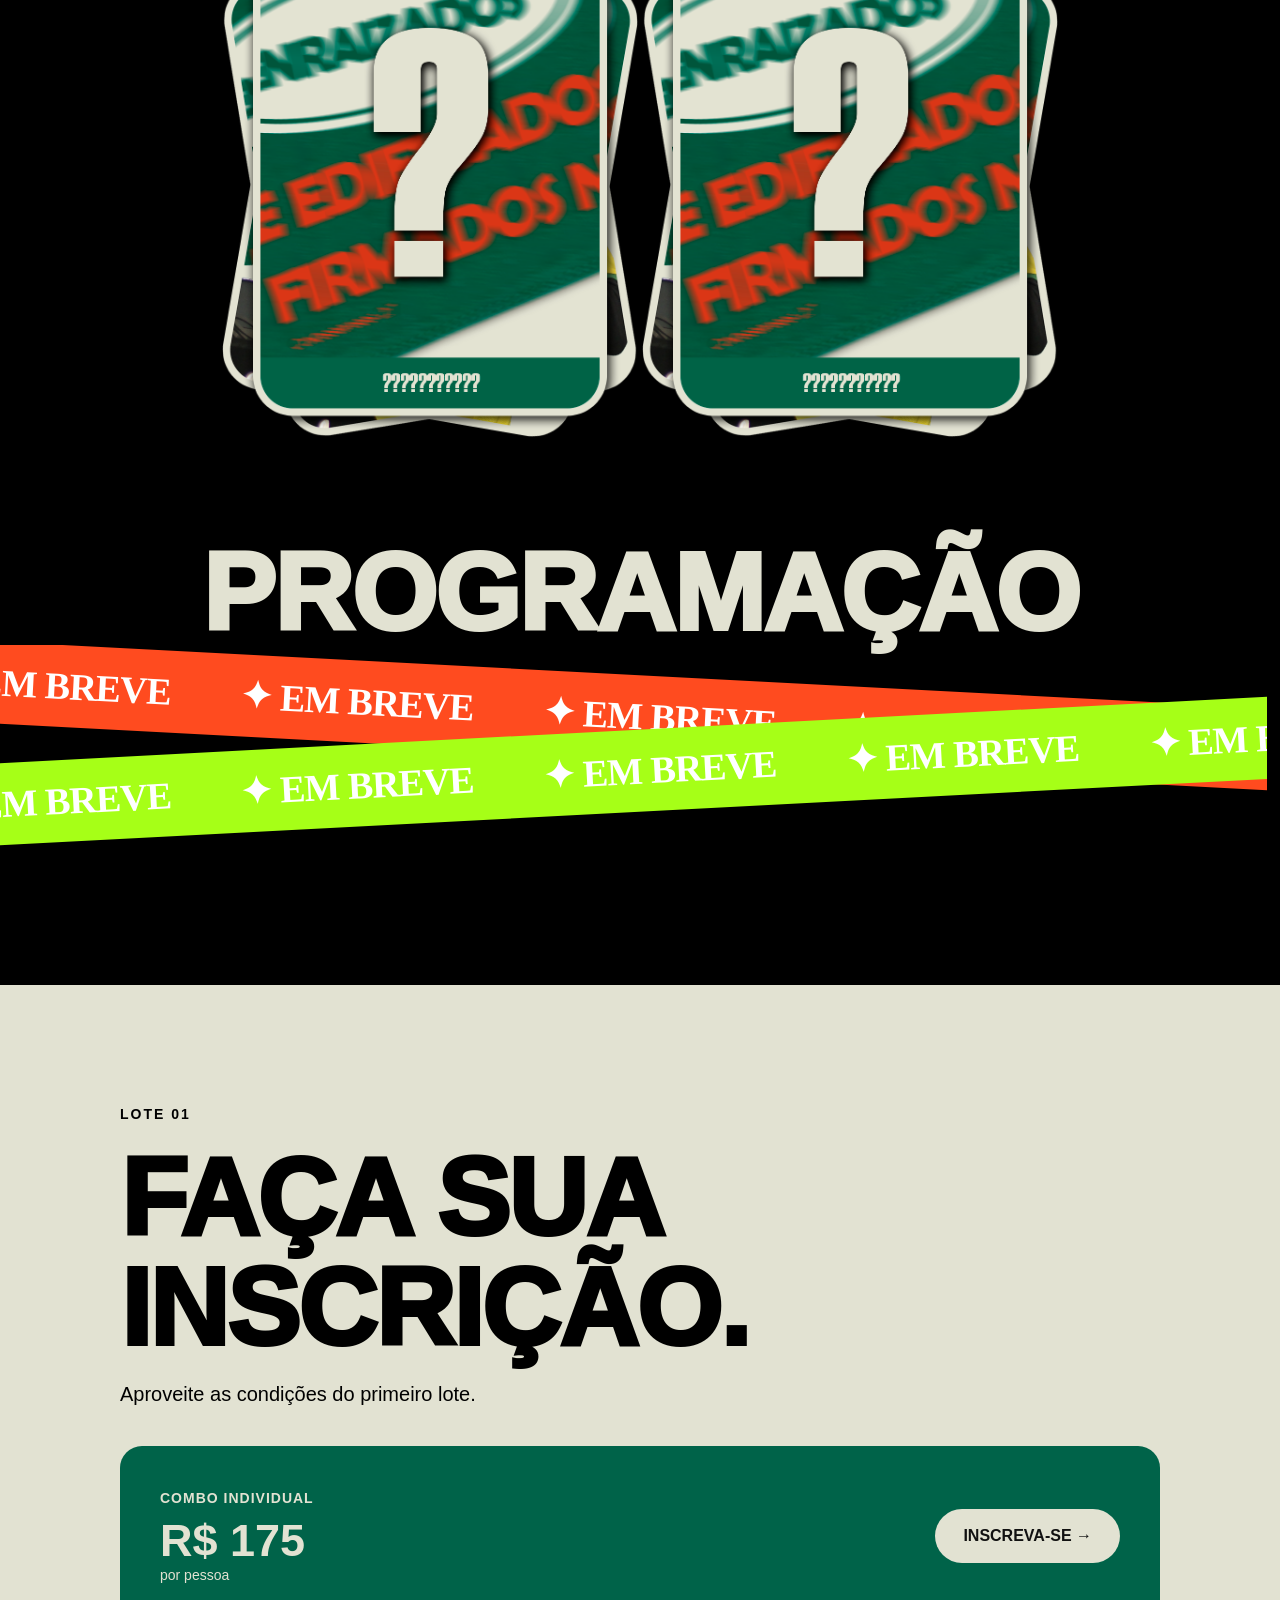
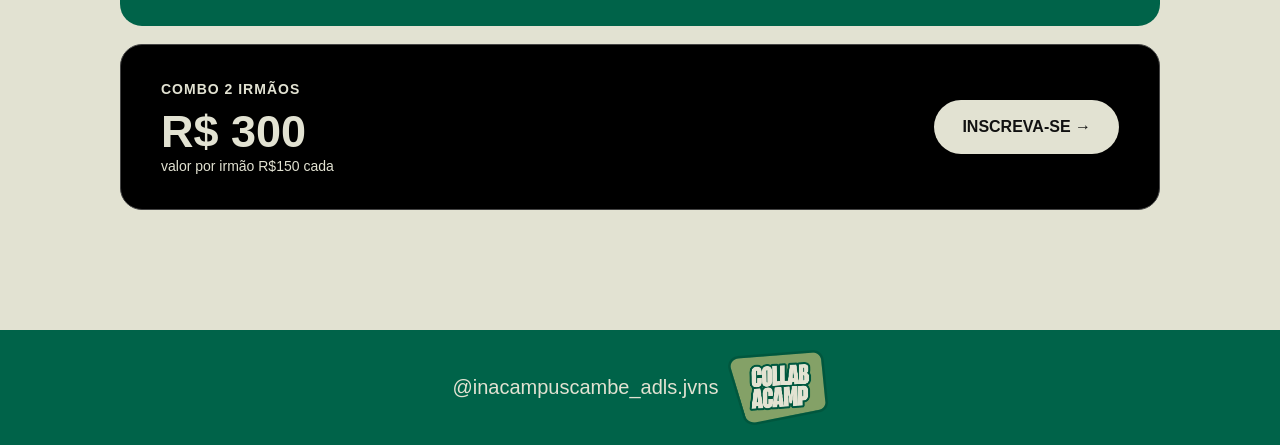
==== commit 5214903e: "Adição do video de divulgação no site. Localizado na section OQUE É" ====
--- a/index.html
+++ b/index.html
@@ -87,6 +87,9 @@
                     O acampamento nasceu em 2025, a partir da ideia dos pastores Cristiano e Rute, pastores auxiliares da INACC e responsáveis pelas áreas de jovens, adolescentes e crianças.
                     Nós já tínhamos uma cultura de acampamentos, mas em 2025 surgiu a vontade de criar algo com uma identidade própria. Assim nasceu o Collab Acamp: um tempo para a galera sair da rotina, estar junto, fazer novas amizades, viver experiências e conhecer mais de Cristo.
                 </p>
+                <div class= "video-tema">
+                    <iframe src="https://www.youtube-nocookie.com/embed/gSRw7Sj7A7Q?si=cYI2en7I1Rjrwres" title="Video Tema" loading="lazy" referrerpolicy="strict-origin-when-cross-origin" allowfullscreen></iframe>
+                </div>
         </section>
         
         <section class="pg-tres-progr" id = "pg-tres-progr">
--- a/css/index.css
+++ b/css/index.css
@@ -73,7 +73,21 @@
     letter-spacing: 1px;
     font-size: 30px;
 }
-
+.video-tema {
+    margin-top: 70px;
+    aspect-ratio: 16 / 9;
+    width: 100%;
+    justify-content: center;
+    align-items: center;
+}
+.video-tema iframe {
+  inset: 0;
+  width: 100%;
+  height: 100%;
+  border: 0;
+    justify-content: center;
+  align-items: center;
+}
 /* PAGINA 3 - PROGRAMAÇÃO*/
 .pg-tres-progr{
     padding: 120px;
